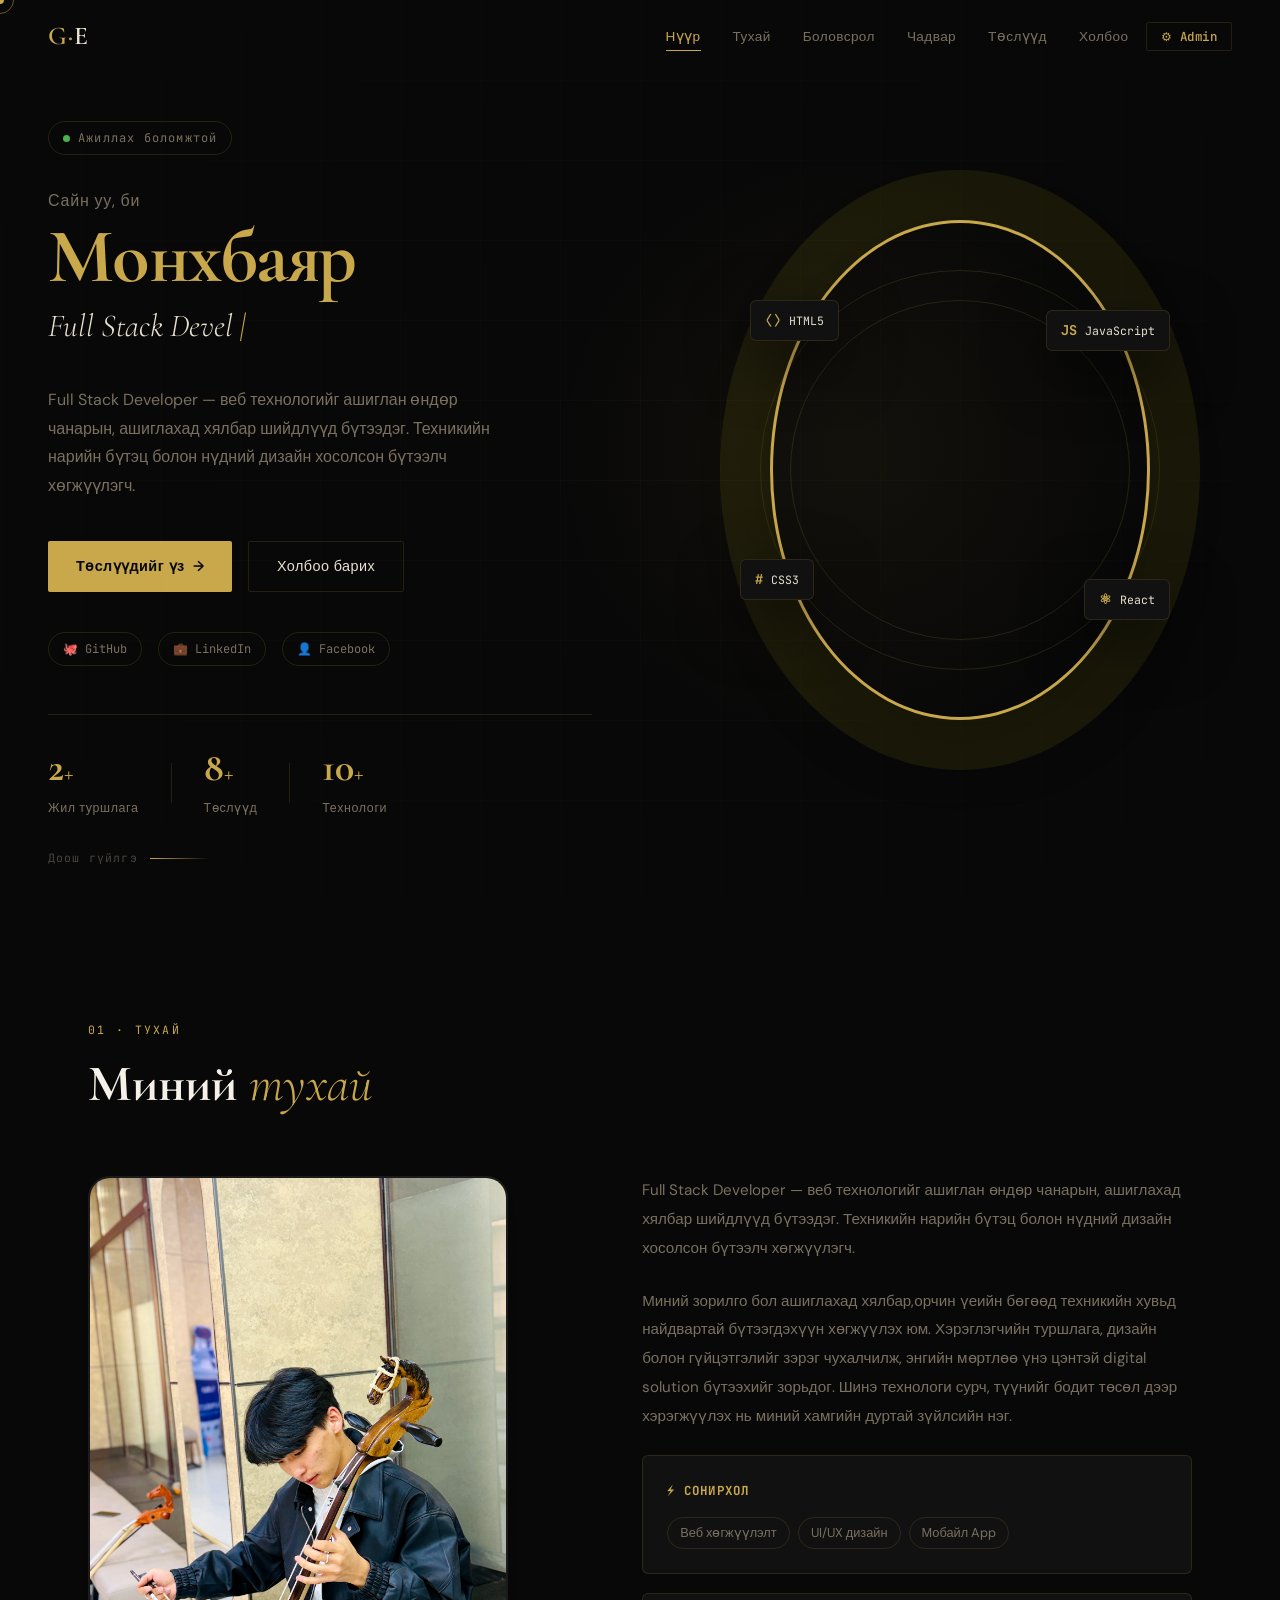
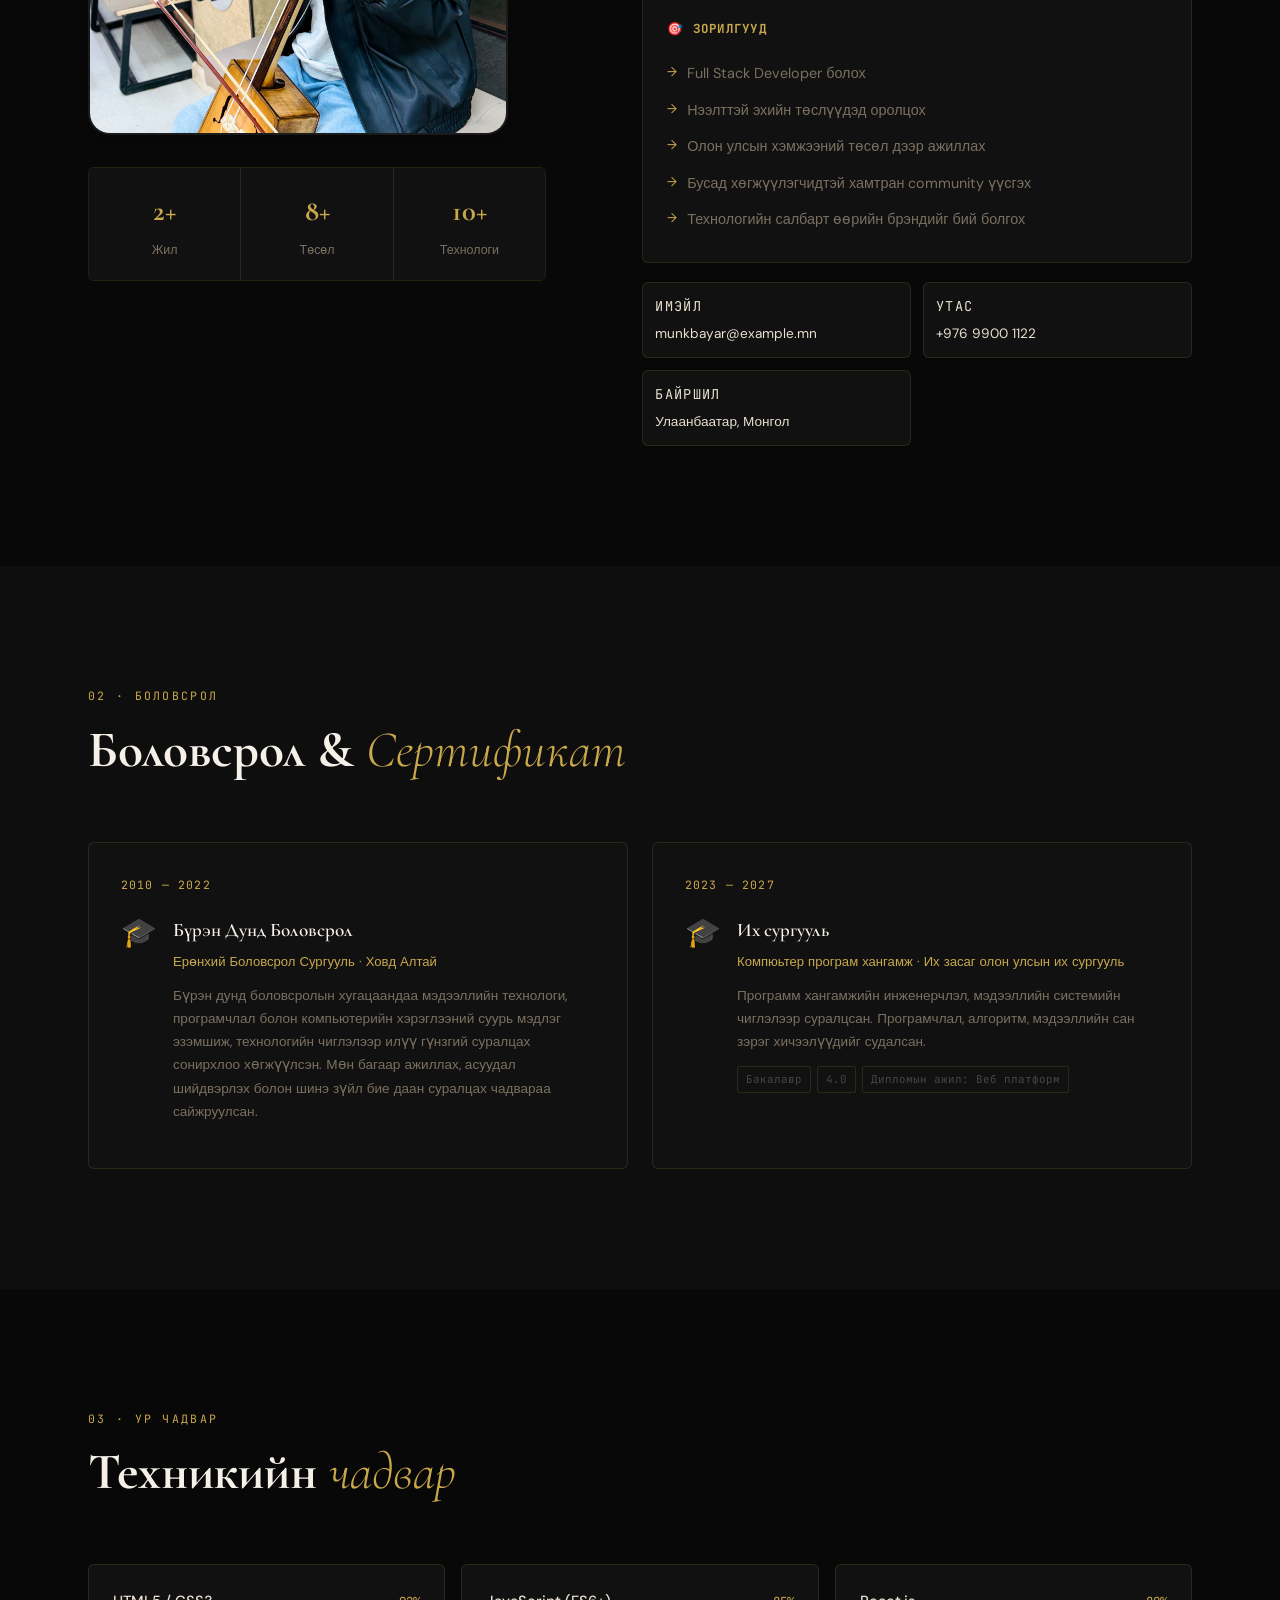
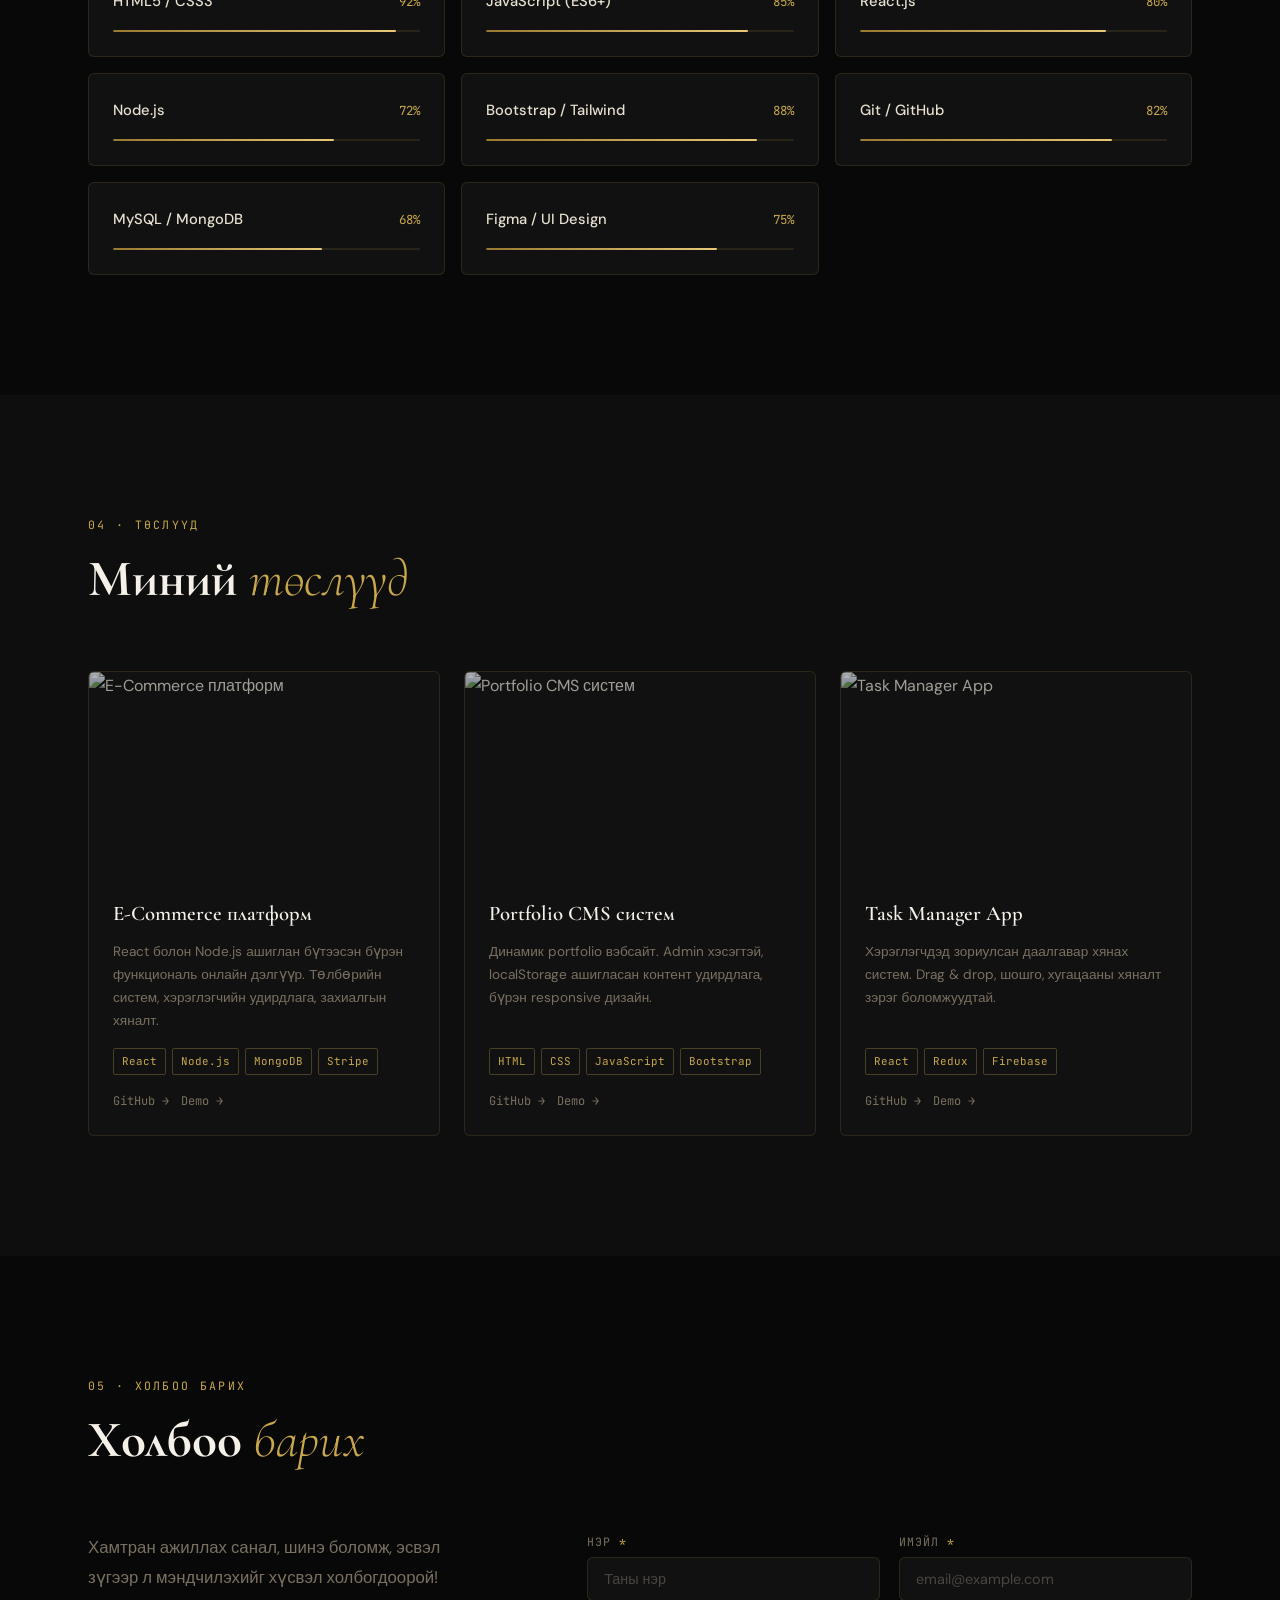
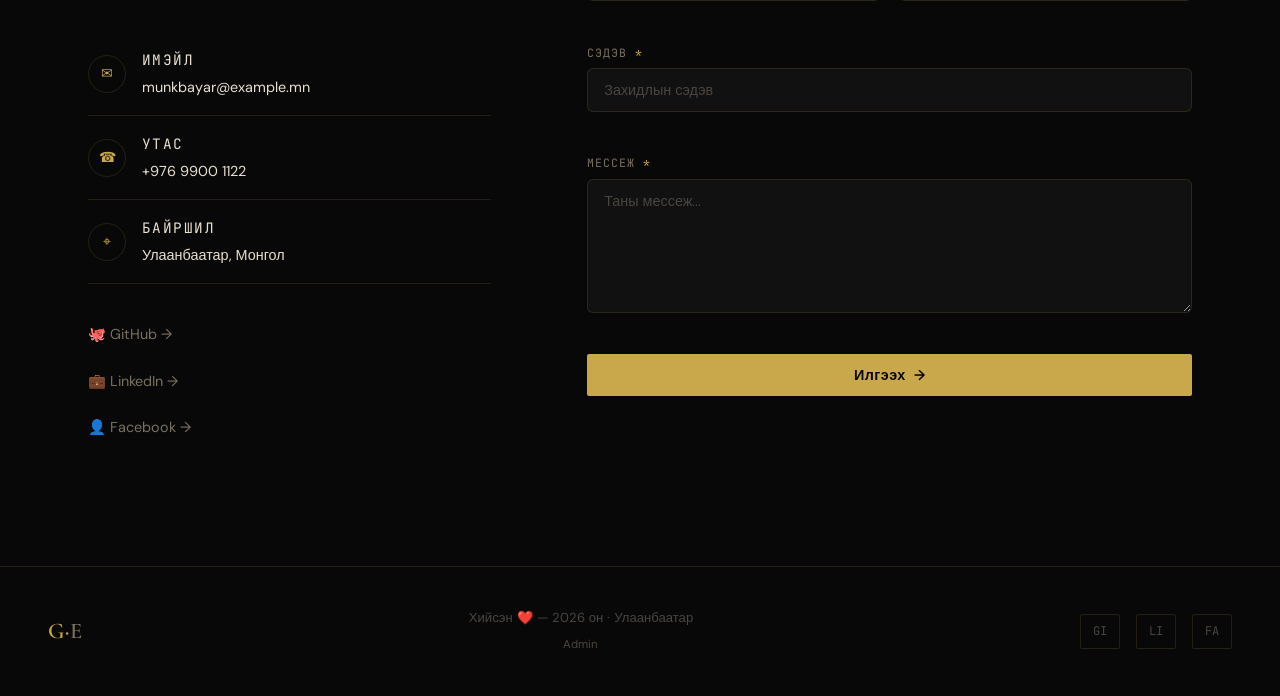
==== index.html @ 13771134 "first commit" ====
<!DOCTYPE html>
<html lang="mn">
<head>
    <meta charset="UTF-8">
    <meta name="viewport" content="width=device-width, initial-scale=1.0">
    <meta name="description" content="Монхбаяр - Full Stack Developer Portfolio">
    <meta name="keywords" content="Full Stack Developer, Web Developer, Mongolia, Portfolio">
    <meta name="author" content="Ган Эрдэнэ">
    <title>Ган Эрдэнэ · Full Stack Developer</title>
    <link rel="preconnect" href="https://fonts.googleapis.com">
    <link rel="preconnect" href="https://fonts.gstatic.com" crossorigin>
    <link href="https://fonts.googleapis.com/css2?family=Cormorant+Garamond:wght@300;400;600;700&family=DM+Sans:wght@300;400;500;600&family=JetBrains+Mono:wght@400;500&display=swap" rel="stylesheet">
    <link rel="stylesheet" href="style.css">
</head>
<body>

    <!-- Cursor -->
    <div class="cursor" id="cursor"></div>
    <div class="cursor-follower" id="cursorFollower"></div>

    <!-- Loader -->
    <div class="loader" id="loader">
        <div class="loader-inner">
            <div class="loader-logo">G</div>
            <div class="loader-bar"><div class="loader-progress" id="loaderProgress"></div></div>
            <span class="loader-text" id="loaderText">Ачааллаж байна...</span>
        </div>
    </div>

    <!-- Navigation -->
    <nav class="navbar" id="navbar">
        <div class="nav-container">
            <a class="nav-brand" href="#home">
                <span class="brand-letter">G</span><span class="brand-dot">·</span>E
            </a>
            <ul class="nav-links" id="navLinks">
                <li><a href="#home" class="nav-link active" data-section="home">Нүүр</a></li>
                <li><a href="#about" class="nav-link" data-section="about">Тухай</a></li>
                <li><a href="#education" class="nav-link" data-section="education">Боловсрол</a></li>
                <li><a href="#skills" class="nav-link" data-section="skills">Чадвар</a></li>
                <li><a href="#projects" class="nav-link" data-section="projects">Төслүүд</a></li>
                <li><a href="#contact" class="nav-link" data-section="contact">Холбоо</a></li>
                <li><a href="admin.html" class="nav-link nav-admin">⚙ Admin</a></li>
            </ul>
            <button class="hamburger" id="hamburger" aria-label="Menu">
                <span></span><span></span><span></span>
            </button>
        </div>
    </nav>

    <!-- Hero Section -->
    <section id="home" class="hero">
        <div class="hero-bg">
            <div class="hero-grid"></div>
            <div class="hero-glow"></div>
        </div>
        <div class="hero-container">
            <div class="hero-left">
                <div class="hero-status reveal-up">
                    <span class="status-dot"></span>
                    <span>Ажиллах боломжтой</span>
                </div>
                <h1 class="hero-title reveal-up delay-1">
                    <span class="title-greeting">Сайн уу, би</span>
                    <span class="title-name" id="heroName">Монхбаяр</span>
                    <span class="title-role" id="heroRole">
                        <span class="typed-text" id="typedText"></span>
                        <span class="typed-cursor">|</span>
                    </span>
                </h1>
                <p class="hero-bio reveal-up delay-2" id="heroBio">
                    Full Stack Developer — веб технологийг ашиглан өндөр чанарын, ашиглахад хялбар 
                    шийдлүүд бүтээдэг. Техникийн нарийн бүтэц болон нүдний дизайн хосолсон бүтээлч хөгжүүлэгч.
                </p>
                <div class="hero-actions reveal-up delay-3">
                    <a href="#projects" class="btn btn-primary">Төслүүдийг үз <span class="btn-arrow">→</span></a>
                    <a href="#contact" class="btn btn-ghost">Холбоо барих</a>
                </div>
                <div class="hero-social reveal-up delay-4" id="heroSocial">
                    <a href="https://github.com" target="_blank" class="social-link" aria-label="GitHub">
                        <svg viewBox="0 0 24 24" fill="currentColor"><path d="M12 0C5.37 0 0 5.37 0 12c0 5.31 3.435 9.795 8.205 11.385.6.105.825-.255.825-.57 0-.285-.015-1.23-.015-2.235-3.015.555-3.795-.735-4.035-1.41-.135-.345-.72-1.41-1.23-1.695-.42-.225-1.02-.78-.015-.795.945-.015 1.62.87 1.845 1.23 1.08 1.815 2.805 1.305 3.495.99.105-.78.42-1.305.765-1.605-2.67-.3-5.46-1.335-5.46-5.925 0-1.305.465-2.385 1.23-3.225-.12-.3-.54-1.53.12-3.18 0 0 1.005-.315 3.3 1.23.96-.27 1.98-.405 3-.405s2.04.135 3 .405c2.295-1.56 3.3-1.23 3.3-1.23.66 1.65.24 2.88.12 3.18.765.84 1.23 1.905 1.23 3.225 0 4.605-2.805 5.625-5.475 5.925.435.375.81 1.095.81 2.22 0 1.605-.015 2.895-.015 3.3 0 .315.225.69.825.57A12.02 12.02 0 0 0 24 12c0-6.63-5.37-12-12-12z"/></svg>
                        GitHub
                    </a>
                    <a href="https://linkedin.com" target="_blank" class="social-link" aria-label="LinkedIn">
                        <svg viewBox="0 0 24 24" fill="currentColor"><path d="M20.447 20.452h-3.554v-5.569c0-1.328-.027-3.037-1.852-3.037-1.853 0-2.136 1.445-2.136 2.939v5.667H9.351V9h3.414v1.561h.046c.477-.9 1.637-1.85 3.37-1.85 3.601 0 4.267 2.37 4.267 5.455v6.286zM5.337 7.433a2.062 2.062 0 0 1-2.063-2.065 2.064 2.064 0 1 1 2.063 2.065zm1.782 13.019H3.555V9h3.564v11.452zM22.225 0H1.771C.792 0 0 .774 0 1.729v20.542C0 23.227.792 24 1.771 24h20.451C23.2 24 24 23.227 24 22.271V1.729C24 .774 23.2 0 22.222 0h.003z"/></svg>
                        LinkedIn
                    </a>
                    <a href="https://facebook.com" target="_blank" class="social-link" aria-label="Facebook">
                        <svg viewBox="0 0 24 24" fill="currentColor"><path d="M24 12.073c0-6.627-5.373-12-12-12s-12 5.373-12 12c0 5.99 4.388 10.954 10.125 11.854v-8.385H7.078v-3.47h3.047V9.43c0-3.007 1.792-4.669 4.533-4.669 1.312 0 2.686.235 2.686.235v2.953H15.83c-1.491 0-1.956.925-1.956 1.874v2.25h3.328l-.532 3.47h-2.796v8.385C19.612 23.027 24 18.062 24 12.073z"/></svg>
                        Facebook
                    </a>
                </div>
                <div class="hero-stats reveal-up delay-5">
                    <div class="stat-item">
                        <span class="stat-num" id="heroYears" data-count="2">0</span><span class="stat-plus">+</span>
                        <p>Жил туршлага</p>
                    </div>
                    <div class="stat-divider"></div>
                    <div class="stat-item">
                        <span class="stat-num" id="heroProjects" data-count="8">0</span><span class="stat-plus">+</span>
                        <p>Төслүүд</p>
                    </div>
                    <div class="stat-divider"></div>
                    <div class="stat-item">
                        <span class="stat-num" id="heroTech" data-count="10">0</span><span class="stat-plus">+</span>
                        <p>Технологи</p>
                    </div>
                </div>
            </div>
            <div class="hero-right reveal-right delay-2">
                <div class="profile-frame">
                    <div class="profile-ring ring-1"></div>
                    <div class="profile-ring ring-2"></div>
                    <div class="profile-img-wrap">
                        <img id="heroProfileImg" src="https://via.placeholder.com/400/0a0a0a/c9a84c?text=M" alt="Монхбаяр" class="profile-img">
                    </div>
                    <div class="floating-card card-html">
                        <span class="fc-icon">⟨⟩</span>
                        <span>HTML5</span>
                    </div>
                    <div class="floating-card card-css">
                        <span class="fc-icon">#</span>
                        <span>CSS3</span>
                    </div>
                    <div class="floating-card card-js">
                        <span class="fc-icon">JS</span>
                        <span>JavaScript</span>
                    </div>
                    <div class="floating-card card-react">
                        <span class="fc-icon">⚛</span>
                        <span>React</span>
                    </div>
                </div>
            </div>
        </div>
        <div class="scroll-indicator">
            <span>Доош гүйлгэ</span>
            <div class="scroll-line"></div>
        </div>
    </section>

    <!-- About Section -->
    <section id="about" class="section about-section">
        <div class="container">
            <div class="section-label reveal-up">01 · ТУХАЙ</div>
            <div class="section-header reveal-up">
                <h2 class="section-title">Миний <em>тухай</em></h2>
            </div>
            <div class="about-grid">
                <div class="about-image reveal-left">
                    <div class="about-img-frame">
                        <img src="uploads/profile1.jpeg" alt="Code" class="about-img">
                        <div class="img-accent"></div>
                    </div>
                    <div class="about-stats-card">
                        <div class="asc-item">
                            <h4 id="aboutYears">2+</h4>
                            <p>Жил</p>
                        </div>
                        <div class="asc-item">
                            <h4 id="aboutProjects">8+</h4>
                            <p>Төсөл</p>
                        </div>
                        <div class="asc-item">
                            <h4 id="aboutTech">10+</h4>
                            <p>Технологи</p>
                        </div>
                    </div>
                </div>
                <div class="about-content reveal-right">
                    <p class="about-text" id="aboutBioText">
                        Full Stack Developer — HTML, CSS, JavaScript болон орчин үеийн framework-ууд ашиглан 
                        өндөр чанарын веб шийдэл бүтээдэг. Техникийн нарийн бүтэц болон гоё дизайн хосолсон бүтээлч хөгжүүлэгч.
                    </p>
                    <p class="about-text">
                       Миний зорилго бол ашиглахад хялбар,орчин үеийн бөгөөд техникийн хувьд найдвартай бүтээгдэхүүн хөгжүүлэх юм. 
Хэрэглэгчийн туршлага, дизайн болон гүйцэтгэлийг зэрэг чухалчилж, энгийн мөртлөө үнэ цэнтэй digital solution бүтээхийг зорьдог. 
Шинэ технологи сурч, түүнийг бодит төсөл дээр хэрэгжүүлэх нь миний хамгийн дуртай зүйлсийн нэг.
                    </p>
                    <div class="about-tags">
                        <h5>⚡ Сонирхол</h5>
                        <div class="tags-wrap">
                            <span class="tag">Веб хөгжүүлэлт</span>
                            <span class="tag">UI/UX дизайн</span>
                            
                            <span class="tag">Мобайл App</span>
                           
                        </div>
                    </div>
                    <div class="about-goals">
                        <h5>🎯 Зорилгууд</h5>
                        <ul class="goals-list">
<li>Full Stack Developer болох</li>
<li>Нээлттэй эхийн төслүүдэд оролцох</li>


<li>Олон улсын хэмжээний төсөл дээр ажиллах</li>

<li>Бусад хөгжүүлэгчидтэй хамтран community үүсгэх</li>
<li>Технологийн салбарт өөрийн брэндийг бий болгох</li>
                        </ul>
                    </div>
                    <div class="about-contact-grid">
                        <div class="aci">
                            <span class="aci-label">Имэйл</span>
                            <a href="mailto:munkbayar@example.mn" id="contactEmail">munkbayar@example.mn</a>
                        </div>
                        <div class="aci">
                            <span class="aci-label">Утас</span>
                            <a href="tel:+97699001122" id="contactPhone">+976 9900 1122</a>
                        </div>
                        <div class="aci">
                            <span class="aci-label">Байршил</span>
                            <span id="contactLocation">Улаанбаатар, Монгол</span>
                        </div>

                    </div>
                </div>
            </div>
        </div>
    </section>

    <!-- Education Section -->
    <section id="education" class="section education-section">
        <div class="container">
            <div class="section-label reveal-up">02 · БОЛОВСРОЛ</div>
            <div class="section-header reveal-up">
                <h2 class="section-title">Боловсрол & <em>Сертификат</em></h2>
            </div>
            <div class="education-grid" id="educationContainer">
                <!-- Education cards rendered by JS -->
                <div class="edu-card reveal-up" data-delay="0">
                    <div class="edu-year">2010 — 2022</div>
                    <div class="edu-content">
                        <div class="edu-icon">🎓</div>
                        <div class="edu-info">
                            <h3 class="edu-degree">Бүрэн Дунд Боловсрол</h3>
                            <p class="edu-school">Ерөнхий Боловсрол Сургууль · Ховд Алтай</p>
                            <p class="edu-desc">Бүрэн дунд боловсролын хугацаандаа мэдээллийн технологи, програмчлал болон компьютерийн хэрэглээний суурь мэдлэг эзэмшиж, технологийн чиглэлээр илүү гүнзгий суралцах сонирхлоо хөгжүүлсэн. 
Мөн багаар ажиллах, асуудал шийдвэрлэх болон шинэ зүйл бие даан суралцах чадвараа сайжруулсан.</p>

                        </div>
                    </div>
                </div>
                <div class="edu-card reveal-up" data-delay="100">
                    <div class="edu-year">2023 — 2027</div>
                    <div class="edu-content">
                        <div class="edu-icon">🎓</div>
                        <div class="edu-info">
                            <h3 class="edu-degree">Их сургууль</h3>
                            <p class="edu-school">Компюьтер програм хангамж · Их засаг олон улсын их сургууль</p>
                            <p class="edu-desc">Программ хангамжийн инженерчлэл, мэдээллийн системийн чиглэлээр суралцсан. Програмчлал, алгоритм, мэдээллийн сан зэрэг хичээлүүдийг судалсан.</p>
                            <div class="edu-tags">
                                 <span>Бакалавр</span>
                                <span>4.0 </span>
                                <span>Дипломын ажил: Веб платформ</span>
                            </div>
                        </div>
                    </div>
                </div>
                
                
            </div>
        </div>
    </section>

    <!-- Skills Section -->
    <section id="skills" class="section skills-section">
        <div class="container">
            <div class="section-label reveal-up">03 · УР ЧАДВАР</div>
            <div class="section-header reveal-up">
                <h2 class="section-title">Техникийн <em>чадвар</em></h2>
            </div>
            <div class="skills-grid" id="skillsContainer">
                <!-- Rendered by JS -->
            </div>
        </div>
    </section>

    <!-- Projects Section -->
    <section id="projects" class="section projects-section">
        <div class="container">
            <div class="section-label reveal-up">04 · ТӨСЛҮҮД</div>
            <div class="section-header reveal-up">
                <h2 class="section-title">Миний <em>төслүүд</em></h2>
            </div>
            <div class="projects-grid" id="projectsContainer">
                <!-- Rendered by JS -->
            </div>
        </div>
    </section>

    <!-- Contact Section -->
    <section id="contact" class="section contact-section">
        <div class="container">
            <div class="section-label reveal-up">05 · ХОЛБОО БАРИХ</div>
            <div class="section-header reveal-up">
                <h2 class="section-title">Холбоо <em>барих</em></h2>
            </div>
            <div class="contact-grid">
                <div class="contact-left reveal-left">
                    <p class="contact-intro">
                        Хамтран ажиллах санал, шинэ боломж, эсвэл зүгээр л мэндчилэхийг хүсвэл холбогдоорой!
                    </p>
                    <div class="contact-info-list">
                        <div class="ci-item">
                            <div class="ci-icon">✉</div>
                            <div>
                                <span class="ci-label">Имэйл</span>
                                <a href="mailto:munkbayar@example.mn" id="footerEmail">munkbayar@example.mn</a>
                            </div>
                        </div>
                        <div class="ci-item">
                            <div class="ci-icon">☎</div>
                            <div>
                                <span class="ci-label">Утас</span>
                                <a href="tel:+97699001122" id="footerPhone">+976 9900 1122</a>
                            </div>
                        </div>
                        <div class="ci-item">
                            <div class="ci-icon">⌖</div>
                            <div>
                                <span class="ci-label">Байршил</span>
                                <span id="footerLocation">Улаанбаатар, Монгол</span>
                            </div>
                        </div>
                    </div>
                    <div class="contact-social" id="contactSocialLinks">
                        <a href="https://github.com" target="_blank" class="cs-link">GitHub →</a>
                        <a href="https://linkedin.com" target="_blank" class="cs-link">LinkedIn →</a>
                        <a href="https://facebook.com" target="_blank" class="cs-link">Facebook →</a>
                    </div>
                </div>
                <div class="contact-right reveal-right">
                    <div id="formMessage"></div>
                    <form id="contactForm" class="contact-form" novalidate>
                        <div class="form-row-2">
                            <div class="form-field">
                                <label for="name">Нэр <span class="req">*</span></label>
                                <input type="text" id="name" name="name" placeholder="Таны нэр" required autocomplete="name">
                                <span class="field-error" id="nameError"></span>
                            </div>
                            <div class="form-field">
                                <label for="email">Имэйл <span class="req">*</span></label>
                                <input type="email" id="email" name="email" placeholder="email@example.com" required autocomplete="email">
                                <span class="field-error" id="emailError"></span>
                            </div>
                        </div>
                        <div class="form-field">
                            <label for="subject">Сэдэв <span class="req">*</span></label>
                            <input type="text" id="subject" name="subject" placeholder="Захидлын сэдэв" required>
                            <span class="field-error" id="subjectError"></span>
                        </div>
                        <div class="form-field">
                            <label for="message">Мессеж <span class="req">*</span></label>
                            <textarea id="message" name="message" rows="6" placeholder="Таны мессеж..." required></textarea>
                            <span class="field-error" id="messageError"></span>
                        </div>
                        <button type="submit" class="btn btn-primary btn-full" id="submitBtn">
                            <span class="btn-text">Илгээх</span>
                            <span class="btn-arrow">→</span>
                        </button>
                    </form>
                </div>
            </div>
        </div>
    </section>

    <!-- Footer -->
    <footer class="footer">
        <div class="footer-inner">
            <div class="footer-brand">
                <span class="brand-letter">G</span><span class="brand-dot">·</span>E
            </div>
            <div class="footer-center">
                <p>Хийсэн ❤️ — 2026 он · Улаанбаатар</p>
                <small><a href="#" onclick="enableAdminMode()" class="footer-admin-link">Admin</a></small>
            </div>
            <div class="footer-right" id="footerSocial">
                <a href="https://github.com" target="_blank" class="footer-social-link" aria-label="GitHub">GH</a>
                <a href="https://linkedin.com" target="_blank" class="footer-social-link" aria-label="LinkedIn">LI</a>
                <a href="https://facebook.com" target="_blank" class="footer-social-link" aria-label="Facebook">FB</a>
            </div>
        </div>
    </footer>

    <script src="script.js"></script>
</body>
</html>
---- style.css ----
/* ============================================
   Portfolio — Deep Dark Gold Luxury Theme
   ============================================ */

@import url('https://fonts.googleapis.com/css2?family=Cormorant+Garamond:ital,wght@0,300;0,400;0,600;0,700;1,400;1,600&family=DM+Sans:wght@300;400;500;600&family=JetBrains+Mono:wght@400;500&display=swap');

/* ========== CSS Variables ========== */
:root {
    --gold: #c9a84c;
    --gold-light: #e8c97a;
    --gold-dark: #9a7a30;
    --gold-faint: rgba(201, 168, 76, 0.08);
    --bg: #080808;
    --bg-2: #0e0e0e;
    --bg-3: #141414;
    --bg-card: #111111;
    --border: rgba(201, 168, 76, 0.15);
    --border-hover: rgba(201, 168, 76, 0.4);
    --text: #e8e0d0;
    --text-muted: #7a7060;
    --text-dim: #4a4540;
    --white: #f5f0e8;
    --font-display: 'Cormorant Garamond', Georgia, serif;
    --font-body: 'DM Sans', sans-serif;
    --font-mono: 'JetBrains Mono', monospace;
    --radius: 2px;
    --radius-md: 6px;
    --transition: 0.35s cubic-bezier(0.4, 0, 0.2, 1);
    --shadow: 0 20px 60px rgba(0,0,0,0.6);
    --shadow-gold: 0 0 40px rgba(201, 168, 76, 0.12);
}

/* ========== Reset & Base ========== */
*, *::before, *::after { margin: 0; padding: 0; box-sizing: border-box; }

html { scroll-behavior: smooth; font-size: 16px; }

body {
    font-family: var(--font-body);
    background-color: var(--bg);
    color: var(--text);
    line-height: 1.7;
    overflow-x: hidden;
    cursor: none;
}

a { color: inherit; text-decoration: none; }
img { max-width: 100%; display: block; }
ul { list-style: none; }

/* ========== Custom Cursor ========== */
.cursor {
    width: 8px; height: 8px;
    background: var(--gold);
    border-radius: 50%;
    position: fixed;
    top: 0; left: 0;
    pointer-events: none;
    z-index: 9999;
    transform: translate(-50%, -50%);
    transition: transform 0.1s, opacity 0.3s;
}
.cursor-follower {
    width: 28px; height: 28px;
    border: 1px solid var(--gold);
    border-radius: 50%;
    position: fixed;
    top: 0; left: 0;
    pointer-events: none;
    z-index: 9998;
    transform: translate(-50%, -50%);
    transition: transform 0.35s cubic-bezier(0.25, 0.46, 0.45, 0.94), opacity 0.3s;
    opacity: 0.5;
}
body:hover .cursor, body:hover .cursor-follower { opacity: 1; }

@media (hover: none) {
    .cursor, .cursor-follower { display: none; }
    body { cursor: auto; }
}

/* ========== Loader ========== */
.loader {
    position: fixed; inset: 0;
    background: var(--bg);
    z-index: 9000;
    display: flex; align-items: center; justify-content: center;
    transition: opacity 0.6s, visibility 0.6s;
}
.loader.done { opacity: 0; visibility: hidden; }

.loader-inner { text-align: center; }
.loader-logo {
    font-family: var(--font-display);
    font-size: 5rem;
    color: var(--gold);
    margin-bottom: 30px;
    animation: pulse-gold 1.5s ease-in-out infinite;
}
@keyframes pulse-gold {
    0%, 100% { opacity: 1; text-shadow: 0 0 20px rgba(201,168,76,0.5); }
    50% { opacity: 0.6; text-shadow: none; }
}
.loader-bar {
    width: 200px; height: 1px;
    background: rgba(201,168,76,0.2);
    margin: 0 auto 15px;
    overflow: hidden;
}
.loader-progress {
    height: 100%;
    background: var(--gold);
    width: 0;
    transition: width 0.05s linear;
}
.loader-text {
    font-family: var(--font-mono);
    font-size: 0.75rem;
    color: var(--text-muted);
    letter-spacing: 2px;
}

/* ========== Navbar ========== */
.navbar {
    position: fixed; top: 0; left: 0; right: 0;
    z-index: 1000;
    padding: 0 3rem;
    transition: background var(--transition), border-color var(--transition);
    border-bottom: 1px solid transparent;
}
.navbar.scrolled {
    background: rgba(8,8,8,0.95);
    backdrop-filter: blur(12px);
    border-bottom-color: var(--border);
}
.nav-container {
    max-width: 1400px;
    margin: 0 auto;
    height: 72px;
    display: flex;
    align-items: center;
    justify-content: space-between;
}
.nav-brand {
    font-family: var(--font-display);
    font-size: 1.6rem;
    font-weight: 600;
    color: var(--text);
    transition: color var(--transition);
}
.nav-brand:hover { color: var(--gold); }
.brand-letter { color: var(--gold); }
.brand-dot { color: var(--gold); margin: 0 1px; }

.nav-links {
    display: flex;
    align-items: center;
    gap: 0.25rem;
}
.nav-link {
    font-family: var(--font-body);
    font-size: 0.85rem;
    font-weight: 500;
    color: var(--text-muted);
    padding: 6px 14px;
    border-radius: var(--radius);
    letter-spacing: 0.03em;
    transition: color var(--transition);
    position: relative;
}
.nav-link::after {
    content: '';
    position: absolute;
    bottom: 0; left: 14px; right: 14px;
    height: 1px;
    background: var(--gold);
    transform: scaleX(0);
    transition: transform var(--transition);
}
.nav-link:hover, .nav-link.active { color: var(--gold); }
.nav-link:hover::after, .nav-link.active::after { transform: scaleX(1); }
.nav-admin {
    border: 1px solid var(--border);
    color: var(--gold) !important;
    padding: 5px 14px;
    font-family: var(--font-mono);
    font-size: 0.78rem;
}
.nav-admin:hover { background: var(--gold-faint); border-color: var(--gold); }
.nav-admin::after { display: none; }

.hamburger {
    display: none;
    flex-direction: column;
    gap: 5px;
    background: none;
    border: none;
    cursor: pointer;
    padding: 4px;
}
.hamburger span {
    display: block;
    width: 24px; height: 1px;
    background: var(--text);
    transition: var(--transition);
}
.hamburger.active span:nth-child(1) { transform: translateY(6px) rotate(45deg); }
.hamburger.active span:nth-child(2) { opacity: 0; }
.hamburger.active span:nth-child(3) { transform: translateY(-6px) rotate(-45deg); }

/* ========== Reveal Animations ========== */
.reveal-up, .reveal-left, .reveal-right {
    opacity: 0;
    transform: translateY(40px);
    transition: opacity 0.8s cubic-bezier(0.4,0,0.2,1), transform 0.8s cubic-bezier(0.4,0,0.2,1);
}
.reveal-left { transform: translateX(-40px); }
.reveal-right { transform: translateX(40px); }
.reveal-up.visible, .reveal-left.visible, .reveal-right.visible {
    opacity: 1; transform: none;
}
.delay-1 { transition-delay: 0.1s; }
.delay-2 { transition-delay: 0.2s; }
.delay-3 { transition-delay: 0.3s; }
.delay-4 { transition-delay: 0.4s; }
.delay-5 { transition-delay: 0.5s; }

/* ========== Hero ========== */
.hero {
    min-height: 100vh;
    position: relative;
    overflow: hidden;
    display: flex;
    align-items: center;
}
.hero-bg {
    position: absolute; inset: 0;
    pointer-events: none;
}
.hero-grid {
    position: absolute; inset: 0;
    background-image:
        linear-gradient(rgba(201,168,76,0.03) 1px, transparent 1px),
        linear-gradient(90deg, rgba(201,168,76,0.03) 1px, transparent 1px);
    background-size: 80px 80px;
    mask-image: radial-gradient(ellipse 80% 80% at 50% 50%, black, transparent);
}
.hero-glow {
    position: absolute;
    width: 600px; height: 600px;
    border-radius: 50%;
    background: radial-gradient(circle, rgba(201,168,76,0.06) 0%, transparent 70%);
    top: 50%; right: 10%;
    transform: translateY(-50%);
}
.hero-container {
    max-width: 1400px;
    margin: 0 auto;
    padding: 120px 3rem 80px;
    display: grid;
    grid-template-columns: 1fr 1fr;
    gap: 6rem;
    align-items: center;
    width: 100%;
}
.hero-status {
    display: inline-flex;
    align-items: center;
    gap: 8px;
    font-family: var(--font-mono);
    font-size: 0.75rem;
    color: var(--text-muted);
    letter-spacing: 0.1em;
    border: 1px solid var(--border);
    padding: 6px 14px;
    border-radius: 20px;
    margin-bottom: 2rem;
}
.status-dot {
    width: 7px; height: 7px;
    border-radius: 50%;
    background: #4caf50;
    animation: blink 2s infinite;
}
@keyframes blink {
    0%, 100% { opacity: 1; box-shadow: 0 0 6px #4caf50; }
    50% { opacity: 0.4; box-shadow: none; }
}
.hero-title {
    display: flex;
    flex-direction: column;
    gap: 0.25rem;
    margin-bottom: 2rem;
}
.title-greeting {
    font-family: var(--font-body);
    font-size: 1rem;
    font-weight: 400;
    color: var(--text-muted);
    letter-spacing: 0.05em;
}
.title-name {
    font-family: var(--font-display);
    font-size: clamp(3rem, 6vw, 5rem);
    font-weight: 700;
    color: var(--gold);
    line-height: 1;
    letter-spacing: -0.02em;
}
.title-role {
    font-family: var(--font-display);
    font-size: clamp(1.4rem, 2.5vw, 2rem);
    font-weight: 300;
    font-style: italic;
    color: var(--text);
    min-height: 2.5rem;
}
.typed-cursor {
    color: var(--gold);
    animation: blink-cursor 0.8s step-end infinite;
}
@keyframes blink-cursor { 50% { opacity: 0; } }

.hero-bio {
    font-size: 1rem;
    color: var(--text-muted);
    line-height: 1.8;
    max-width: 480px;
    margin-bottom: 2.5rem;
}
.hero-actions {
    display: flex;
    gap: 1rem;
    margin-bottom: 2.5rem;
    flex-wrap: wrap;
}
.hero-social {
    display: flex;
    gap: 1rem;
    flex-wrap: wrap;
    margin-bottom: 3rem;
}
.social-link {
    display: inline-flex;
    align-items: center;
    gap: 6px;
    font-family: var(--font-mono);
    font-size: 0.75rem;
    color: var(--text-muted);
    border: 1px solid var(--border);
    padding: 6px 14px;
    border-radius: 20px;
    transition: all var(--transition);
}
.social-link svg { width: 14px; height: 14px; }
.social-link:hover {
    color: var(--gold);
    border-color: var(--gold);
    background: var(--gold-faint);
}
.hero-stats {
    display: flex;
    align-items: center;
    gap: 2rem;
    padding-top: 2rem;
    border-top: 1px solid var(--border);
}
.stat-item { text-align: left; }
.stat-num {
    font-family: var(--font-display);
    font-size: 2.5rem;
    font-weight: 700;
    color: var(--gold);
    line-height: 1;
}
.stat-plus {
    font-family: var(--font-display);
    font-size: 1.5rem;
    color: var(--gold);
}
.stat-item p {
    font-size: 0.78rem;
    color: var(--text-muted);
    margin-top: 4px;
    letter-spacing: 0.05em;
}
.stat-divider {
    width: 1px; height: 40px;
    background: var(--border);
}

/* Profile */
.hero-right { display: flex; justify-content: center; }
.profile-frame {
    position: relative;
    width: 380px; height: 380px;
    display: flex; align-items: center; justify-content: center;
}
.profile-ring {
    position: absolute; border-radius: 50%;
    border: 1px solid var(--border);
    animation: rotate-ring 20s linear infinite;
}
.ring-1 { width: 340px; height: 340px; animation-duration: 20s; }
.ring-2 { width: 400px; height: 400px; animation-duration: 30s; animation-direction: reverse; }
@keyframes rotate-ring { to { transform: rotate(360deg); } }

.profile-img-wrap {
    width: 500px; height: 500px;
    border-radius: 50%;
    overflow: hidden;
    border: 3px solid var(--gold);
    box-shadow: 0 0 0 50px rgba(235, 228, 25, 0.08), var(--shadow);
    z-index: 1;
}
.profile-img { width: 100%; height: 100%; object-fit: cover; }

.floating-card {
    position: absolute;
    background: var(--bg-card);
    border: 1px solid var(--border);
    padding: 8px 14px;
    border-radius: var(--radius-md);
    display: flex;
    align-items: center;
    gap: 8px;
    font-family: var(--font-mono);
    font-size: 0.72rem;
    color: var(--text);
    z-index: 3;
    box-shadow: var(--shadow);
    animation: float-card 3s ease-in-out infinite;
}
.fc-icon {
    color: var(--gold);
    font-weight: 700;
    font-size: 0.85rem;
}
.card-html { top: 20px; left: -20px; animation-delay: 0s; }
.card-css { bottom: 60px; left: -30px; animation-delay: 0.5s; }
.card-js { top: 30px; right: -20px; animation-delay: 1s; }
.card-react { bottom: 40px; right: -20px; animation-delay: 1.5s; }
@keyframes float-card {
    0%, 100% { transform: translateY(0); }
    50% { transform: translateY(-10px); }
}

.scroll-indicator {
    position: absolute;
    bottom: 2rem; left: 3rem;
    display: flex;
    align-items: center;
    gap: 12px;
    font-family: var(--font-mono);
    font-size: 0.72rem;
    color: var(--text-dim);
    letter-spacing: 0.1em;
    writing-mode: horizontal-tb;
}
.scroll-line {
    width: 60px; height: 1px;
    background: linear-gradient(90deg, var(--gold), transparent);
    position: relative;
    overflow: hidden;
}
.scroll-line::after {
    content: '';
    position: absolute;
    top: 0; left: -100%;
    width: 100%; height: 100%;
    background: var(--gold);
    animation: scroll-move 2s ease-in-out infinite;
}
@keyframes scroll-move {
    0% { left: -100%; }
    100% { left: 100%; }
}

/* ========== Buttons ========== */
.btn {
    display: inline-flex;
    align-items: center;
    gap: 8px;
    padding: 12px 28px;
    font-family: var(--font-body);
    font-size: 0.9rem;
    font-weight: 500;
    border: none;
    border-radius: var(--radius);
    cursor: pointer;
    transition: all var(--transition);
    letter-spacing: 0.03em;
    text-decoration: none;
}
.btn-primary {
    background: var(--gold);
    color: var(--bg);
    font-weight: 600;
}
.btn-primary:hover {
    background: var(--gold-light);
    transform: translateY(-2px);
    box-shadow: 0 8px 24px rgba(201,168,76,0.3);
}
.btn-ghost {
    background: transparent;
    color: var(--text);
    border: 1px solid var(--border);
}
.btn-ghost:hover {
    border-color: var(--gold);
    color: var(--gold);
    background: var(--gold-faint);
}
.btn-full { width: 100%; justify-content: center; }
.btn-arrow { transition: transform var(--transition); }
.btn:hover .btn-arrow { transform: translateX(4px); }

/* ========== Section Base ========== */
.section { padding: 120px 0; }
.container {
    max-width: 1200px;
    margin: 0 auto;
    padding: 0 3rem;
}
.section-label {
    font-family: var(--font-mono);
    font-size: 0.72rem;
    color: var(--gold);
    letter-spacing: 0.2em;
    margin-bottom: 1rem;
    text-transform: uppercase;
}
.section-header { margin-bottom: 4rem; }
.section-title {
    font-family: var(--font-display);
    font-size: clamp(2.5rem, 4vw, 3.5rem);
    font-weight: 700;
    color: var(--white);
    line-height: 1.1;
}
.section-title em {
    font-style: italic;
    color: var(--gold);
    font-weight: 300;
}

/* ========== About ========== */
.about-section { background: var(--bg); }
.about-grid {
    display: grid;
    grid-template-columns: 1fr 1.2fr;
    gap: 6rem;
    align-items: start;
}
.about-img-frame {
    position: relative;
    display: inline-block;
}
.about-img {
    width: 100%;
    max-width: 420px;
    display: block;
    margin: auto;

    border-radius: 22px;
    object-fit: cover;

    /* Clean mobile look */
    border: 2px solid rgba(255,255,255,0.08);

    /* Soft shadow */
    box-shadow:
        0 8px 20px rgba(0,0,0,0.25);

    /* Better colors */
    filter: contrast(105%) saturate(110%);

    transition: all 0.4s ease;
}

/* Hover desktop */
.about-img:hover {
    transform: translateY(-6px) scale(1.02);

    box-shadow:
        0 15px 30px rgba(0,0,0,0.35);

    filter: contrast(110%) saturate(120%);
}

/* Mobile responsive */
@media (max-width: 768px) {
    .about-img {
        width: 92%;
        max-width: 100%;

        border-radius: 18px;

        /* Mobile spacing */
        margin-top: 15px;

        /* Mobile shadow */
        box-shadow:
            0 6px 16px rgba(0,0,0,0.2);
    }

    .about-img:hover {
        transform: none;
    }
}
.about-img:hover { filter: grayscale(0%); }
.img-accent {
    position: absolute;
    top: 20px; left: 20px;
    right: -10px; bottom: -10px;
    border: 1px solid var(--border);
    border-radius: var(--radius-md);
    z-index: -1;
}
.about-stats-card {
    display: flex;
    gap: 0;
    margin-top: 1.5rem;
    border: 1px solid var(--border);
    border-radius: var(--radius-md);
    overflow: hidden;
}
.asc-item {
    flex: 1;
    text-align: center;
    padding: 1.2rem 1rem;
    border-right: 1px solid var(--border);
    background: var(--bg-card);
}
.asc-item:last-child { border-right: none; }
.asc-item h4 {
    font-family: var(--font-display);
    font-size: 1.8rem;
    font-weight: 700;
    color: var(--gold);
}
.asc-item p { font-size: 0.78rem; color: var(--text-muted); margin-top: 4px; }

.about-text {
    font-size: 0.95rem;
    color: var(--text-muted);
    line-height: 1.9;
    margin-bottom: 1.5rem;
}
.about-tags, .about-goals {
    padding: 1.5rem;
    border: 1px solid var(--border);
    border-radius: var(--radius-md);
    background: var(--bg-card);
    margin-bottom: 1.2rem;
}
.about-tags h5, .about-goals h5 {
    font-size: 0.78rem;
    font-family: var(--font-mono);
    color: var(--gold);
    letter-spacing: 0.1em;
    margin-bottom: 1rem;
    text-transform: uppercase;
}
.tags-wrap { display: flex; flex-wrap: wrap; gap: 8px; }
.tag {
    font-size: 0.8rem;
    color: var(--text-muted);
    border: 1px solid var(--border);
    padding: 4px 12px;
    border-radius: 20px;
    transition: all var(--transition);
}
.tag:hover { color: var(--gold); border-color: var(--gold); background: var(--gold-faint); }
.goals-list { padding-left: 0; }
.goals-list li {
    font-size: 0.9rem;
    color: var(--text-muted);
    padding: 6px 0;
    padding-left: 20px;
    position: relative;
}
.goals-list li::before {
    content: '→';
    position: absolute;
    left: 0;
    color: var(--gold);
    font-size: 0.8rem;
}
.about-contact-grid {
    display: grid;
    grid-template-columns: 1fr 1fr;
    gap: 12px;
    margin-top: 1.2rem;
}
.aci {
    display: flex;
    flex-direction: column;
    gap: 4px;
    padding: 12px;
    border: 1px solid var(--border);
    border-radius: var(--radius-md);
    background: var(--bg-card);
}
.aci-label {
    font-family: var(--font-mono);
    font-size: 0.68rem;
    color: var(--text-dim);
    letter-spacing: 0.1em;
    text-transform: uppercase;
}
.aci a, .aci span {
    font-size: 0.85rem;
    color: var(--text);
    transition: color var(--transition);
}
.aci a:hover { color: var(--gold); }

/* ========== Education ========== */
.education-section { background: var(--bg-2); }
.education-grid {
    display: grid;
    grid-template-columns: 1fr 1fr;
    gap: 1.5rem;
}
.edu-card {
    border: 1px solid var(--border);
    border-radius: var(--radius-md);
    background: var(--bg-card);
    padding: 2rem;
    position: relative;
    overflow: hidden;
    transition: all var(--transition);
}
.edu-card::before {
    content: '';
    position: absolute;
    top: 0; left: 0; right: 0;
    height: 2px;
    background: linear-gradient(90deg, var(--gold), transparent);
    transform: scaleX(0);
    transform-origin: left;
    transition: transform var(--transition);
}
.edu-card:hover { border-color: var(--border-hover); transform: translateY(-4px); box-shadow: var(--shadow-gold); }
.edu-card:hover::before { transform: scaleX(1); }
.edu-year {
    font-family: var(--font-mono);
    font-size: 0.72rem;
    color: var(--gold);
    letter-spacing: 0.1em;
    margin-bottom: 1.2rem;
}
.edu-content { display: flex; gap: 1rem; }
.edu-icon {
    font-size: 1.8rem;
    line-height: 1;
    flex-shrink: 0;
    margin-top: 4px;
}
.edu-degree {
    font-family: var(--font-display);
    font-size: 1.2rem;
    font-weight: 600;
    color: var(--white);
    margin-bottom: 4px;
}
.edu-school {
    font-size: 0.82rem;
    color: var(--gold);
    margin-bottom: 0.7rem;
}
.edu-desc {
    font-size: 0.85rem;
    color: var(--text-muted);
    line-height: 1.7;
    margin-bottom: 0.8rem;
}
.edu-tags { display: flex; flex-wrap: wrap; gap: 6px; }
.edu-tags span {
    font-family: var(--font-mono);
    font-size: 0.68rem;
    color: var(--text-dim);
    border: 1px solid var(--border);
    padding: 3px 8px;
    border-radius: 2px;
}

/* ========== Skills ========== */
.skills-section { background: var(--bg); }
.skills-grid {
    display: grid;
    grid-template-columns: repeat(auto-fill, minmax(280px, 1fr));
    gap: 1rem;
}
.skill-card {
    border: 1px solid var(--border);
    border-radius: var(--radius-md);
    background: var(--bg-card);
    padding: 1.5rem;
    transition: all var(--transition);
}
.skill-card:hover { border-color: var(--border-hover); transform: translateY(-2px); }
.skill-header {
    display: flex;
    justify-content: space-between;
    align-items: center;
    margin-bottom: 1rem;
}
.skill-name {
    font-size: 0.92rem;
    font-weight: 500;
    color: var(--text);
}
.skill-pct {
    font-family: var(--font-mono);
    font-size: 0.78rem;
    color: var(--gold);
}
.skill-bar {
    height: 2px;
    background: rgba(201,168,76,0.12);
    border-radius: 2px;
    overflow: hidden;
}
.skill-fill {
    height: 100%;
    background: linear-gradient(90deg, var(--gold-dark), var(--gold-light));
    border-radius: 2px;
    width: 0;
    transition: width 1.2s cubic-bezier(0.4,0,0.2,1);
}

/* ========== Projects ========== */
.projects-section { background: var(--bg-2); }
.projects-grid {
    display: grid;
    grid-template-columns: repeat(auto-fill, minmax(340px, 1fr));
    gap: 1.5rem;
}
.project-card {
    border: 1px solid var(--border);
    border-radius: var(--radius-md);
    background: var(--bg-card);
    overflow: hidden;
    transition: all var(--transition);
    display: flex;
    flex-direction: column;
}
.project-card:hover { border-color: var(--border-hover); transform: translateY(-6px); box-shadow: var(--shadow-gold); }
.project-img {
    width: 100%; height: 200px;
    object-fit: cover;
    filter: grayscale(40%) brightness(0.7);
    transition: all var(--transition);
}
.project-card:hover .project-img { filter: grayscale(0%) brightness(0.9); }
.project-body { padding: 1.5rem; flex: 1; display: flex; flex-direction: column; }
.project-title {
    font-family: var(--font-display);
    font-size: 1.3rem;
    font-weight: 600;
    color: var(--white);
    margin-bottom: 8px;
}
.project-desc {
    font-size: 0.85rem;
    color: var(--text-muted);
    line-height: 1.7;
    flex: 1;
    margin-bottom: 1rem;
}
.project-tech { display: flex; flex-wrap: wrap; gap: 6px; margin-bottom: 1rem; }
.project-tech span {
    font-family: var(--font-mono);
    font-size: 0.68rem;
    color: var(--gold);
    border: 1px solid rgba(201,168,76,0.3);
    padding: 3px 8px;
    border-radius: 2px;
}
.project-links { display: flex; gap: 12px; }
.project-link {
    font-family: var(--font-mono);
    font-size: 0.75rem;
    color: var(--text-muted);
    transition: color var(--transition);
}
.project-link:hover { color: var(--gold); }

/* ========== Contact ========== */
.contact-section { background: var(--bg); }
.contact-grid {
    display: grid;
    grid-template-columns: 1fr 1.5fr;
    gap: 6rem;
    align-items: start;
}
.contact-intro {
    font-size: 1.05rem;
    color: var(--text-muted);
    line-height: 1.8;
    margin-bottom: 2.5rem;
}
.contact-info-list { margin-bottom: 2rem; }
.ci-item {
    display: flex;
    align-items: center;
    gap: 1rem;
    padding: 1rem 0;
    border-bottom: 1px solid var(--border);
}
.ci-icon {
    width: 38px; height: 38px;
    border: 1px solid var(--border);
    border-radius: 50%;
    display: flex; align-items: center; justify-content: center;
    font-size: 0.85rem;
    color: var(--gold);
    flex-shrink: 0;
}
.ci-item > div { display: flex; flex-direction: column; gap: 2px; }
.ci-label {
    font-family: var(--font-mono);
    font-size: 0.68rem;
    color: var(--text-dim);
    letter-spacing: 0.1em;
    text-transform: uppercase;
}
.ci-item a, .ci-item span {
    font-size: 0.9rem;
    color: var(--text);
    transition: color var(--transition);
}
.ci-item a:hover { color: var(--gold); }
.contact-social { display: flex; flex-direction: column; gap: 10px; }
.cs-link {
    font-family: var(--font-body);
    font-size: 0.9rem;
    color: var(--text-muted);
    display: flex;
    align-items: center;
    gap: 8px;
    transition: all var(--transition);
    padding: 6px 0;
}
.cs-link:hover { color: var(--gold); padding-left: 6px; }

/* Contact Form */
.contact-form {
    display: flex;
    flex-direction: column;
    gap: 1.2rem;
}
.form-row-2 {
    display: grid;
    grid-template-columns: 1fr 1fr;
    gap: 1.2rem;
}
.form-field { display: flex; flex-direction: column; gap: 6px; }
.form-field label {
    font-family: var(--font-mono);
    font-size: 0.72rem;
    color: var(--text-muted);
    letter-spacing: 0.08em;
    text-transform: uppercase;
}
.req { color: var(--gold); }
.form-field input,
.form-field textarea {
    background: var(--bg-card);
    border: 1px solid var(--border);
    border-radius: var(--radius-md);
    padding: 12px 16px;
    font-family: var(--font-body);
    font-size: 0.9rem;
    color: var(--text);
    transition: border-color var(--transition), box-shadow var(--transition);
    outline: none;
    resize: vertical;
}
.form-field input::placeholder,
.form-field textarea::placeholder { color: var(--text-dim); }
.form-field input:focus,
.form-field textarea:focus {
    border-color: var(--gold);
    box-shadow: 0 0 0 3px rgba(201,168,76,0.08);
}
.form-field input.error,
.form-field textarea.error { border-color: #e53935; }
.field-error {
    font-size: 0.72rem;
    color: #e53935;
    font-family: var(--font-mono);
    min-height: 16px;
}
.form-message {
    padding: 12px 16px;
    border-radius: var(--radius-md);
    font-size: 0.85rem;
    margin-bottom: 0.5rem;
}
.form-message.success { background: rgba(76,175,80,0.1); border: 1px solid rgba(76,175,80,0.3); color: #81c784; }
.form-message.error { background: rgba(229,57,53,0.1); border: 1px solid rgba(229,57,53,0.3); color: #e57373; }

/* ========== Footer ========== */
.footer {
    border-top: 1px solid var(--border);
    padding: 2.5rem 3rem;
}
.footer-inner {
    max-width: 1200px;
    margin: 0 auto;
    display: flex;
    justify-content: space-between;
    align-items: center;
    gap: 2rem;
}
.footer-brand {
    font-family: var(--font-display);
    font-size: 1.4rem;
    font-weight: 600;
    color: var(--text-muted);
}
.footer-center { text-align: center; }
.footer-center p { font-size: 0.82rem; color: var(--text-dim); }
.footer-admin-link { color: var(--text-dim) !important; font-size: 0.72rem; }
.footer-admin-link:hover { color: var(--gold) !important; }
.footer-right { display: flex; gap: 1rem; }
.footer-social-link {
    font-family: var(--font-mono);
    font-size: 0.75rem;
    color: var(--text-dim);
    border: 1px solid var(--border);
    padding: 6px 12px;
    border-radius: var(--radius);
    transition: all var(--transition);
}
.footer-social-link:hover { color: var(--gold); border-color: var(--gold); }

/* ========== Responsive ========== */
@media (max-width: 1024px) {
    .hero-container { gap: 3rem; padding: 100px 2rem 60px; }
    .about-grid { gap: 3rem; }
    .contact-grid { gap: 3rem; }
}

@media (max-width: 900px) {
    .navbar { padding: 0 1.5rem; }
    .nav-links {
        position: fixed;
        top: 72px; left: 0; right: 0;
        background: rgba(8,8,8,0.98);
        backdrop-filter: blur(16px);
        border-bottom: 1px solid var(--border);
        flex-direction: column;
        padding: 1.5rem;
        gap: 0.5rem;
        transform: translateY(-200%);
        transition: transform var(--transition);
    }
    .nav-links.open { transform: translateY(0); }
    .hamburger { display: flex; }
    .hero-container { grid-template-columns: 1fr; gap: 3rem; text-align: center; }
    .hero-right { order: -1; }
    .profile-frame { width: 280px; height: 280px; }
    .hero-bio { max-width: 100%; }
    .hero-actions, .hero-social { justify-content: center; }
    .hero-stats { justify-content: center; }
    .about-grid { grid-template-columns: 1fr; }
    .education-grid { grid-template-columns: 1fr; }
    .contact-grid { grid-template-columns: 1fr; gap: 3rem; }
    .form-row-2 { grid-template-columns: 1fr; }
    .footer-inner { flex-direction: column; text-align: center; }
    .scroll-indicator { display: none; }
    .container { padding: 0 1.5rem; }
}

@media (max-width: 600px) {
    .section { padding: 80px 0; }
    .hero-container { padding: 90px 1.5rem 60px; }
    .profile-frame { width: 220px; height: 220px; }
    .profile-img-wrap { width: 190px; height: 190px; }
    .ring-1 { width: 240px; height: 240px; }
    .ring-2 { width: 300px; height: 300px; }
    .floating-card { display: none; }
    .about-contact-grid { grid-template-columns: 1fr; }
    .projects-grid { grid-template-columns: 1fr; }
    .hero-stats { gap: 1rem; }
    .stat-num { font-size: 1.8rem; }
    .section-title { font-size: 2rem; }
}
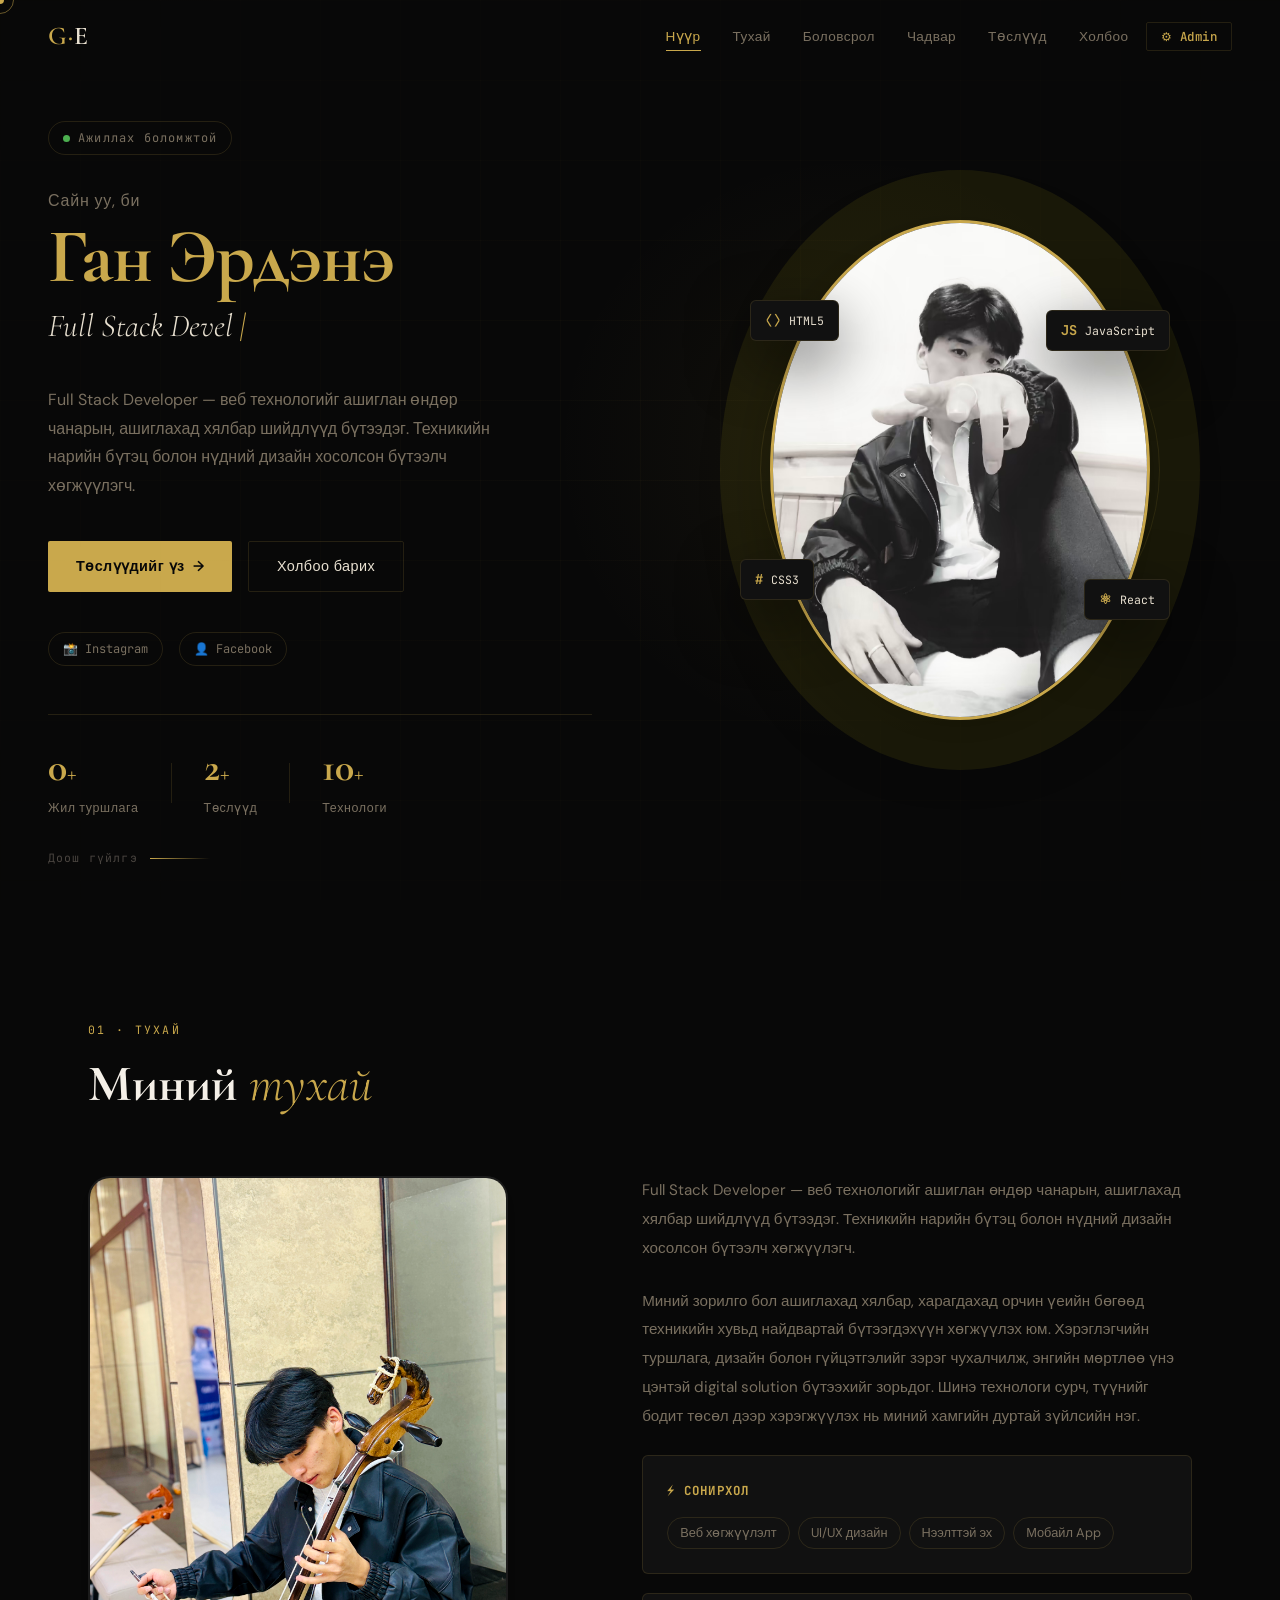
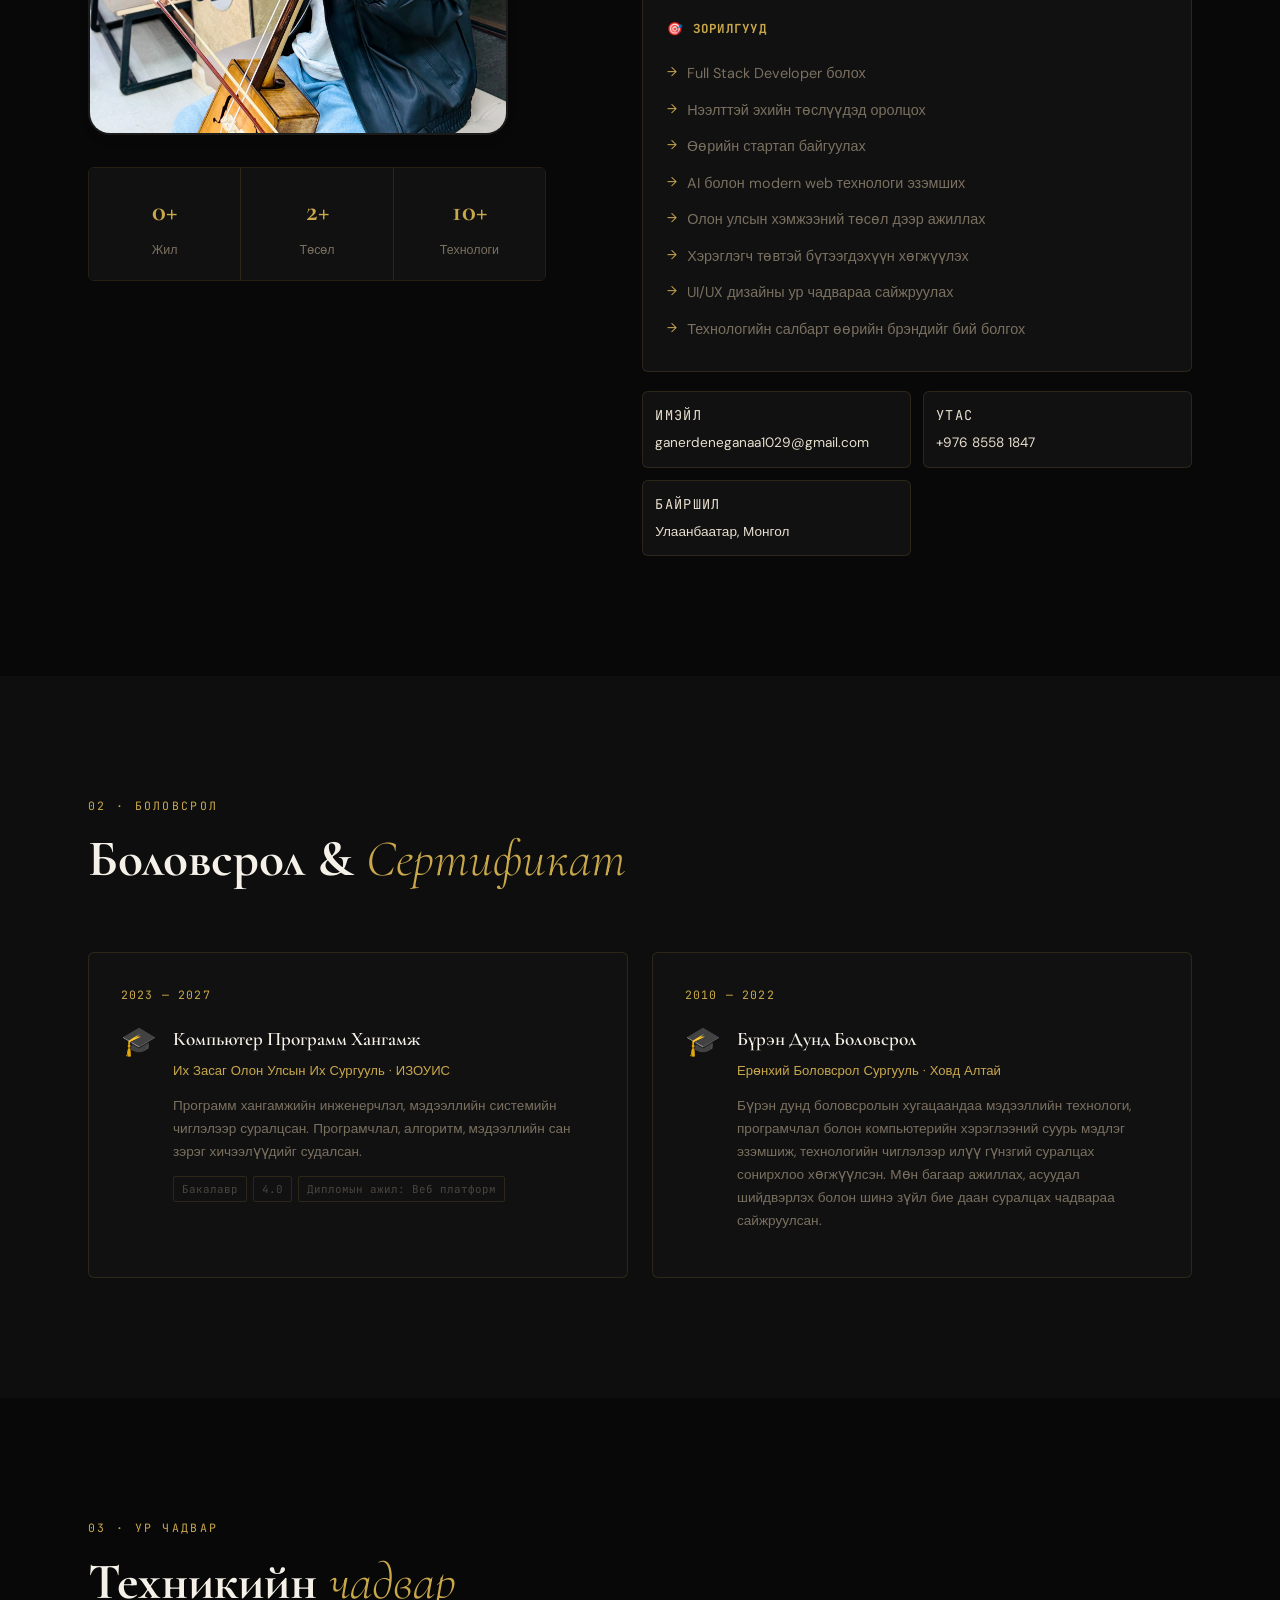
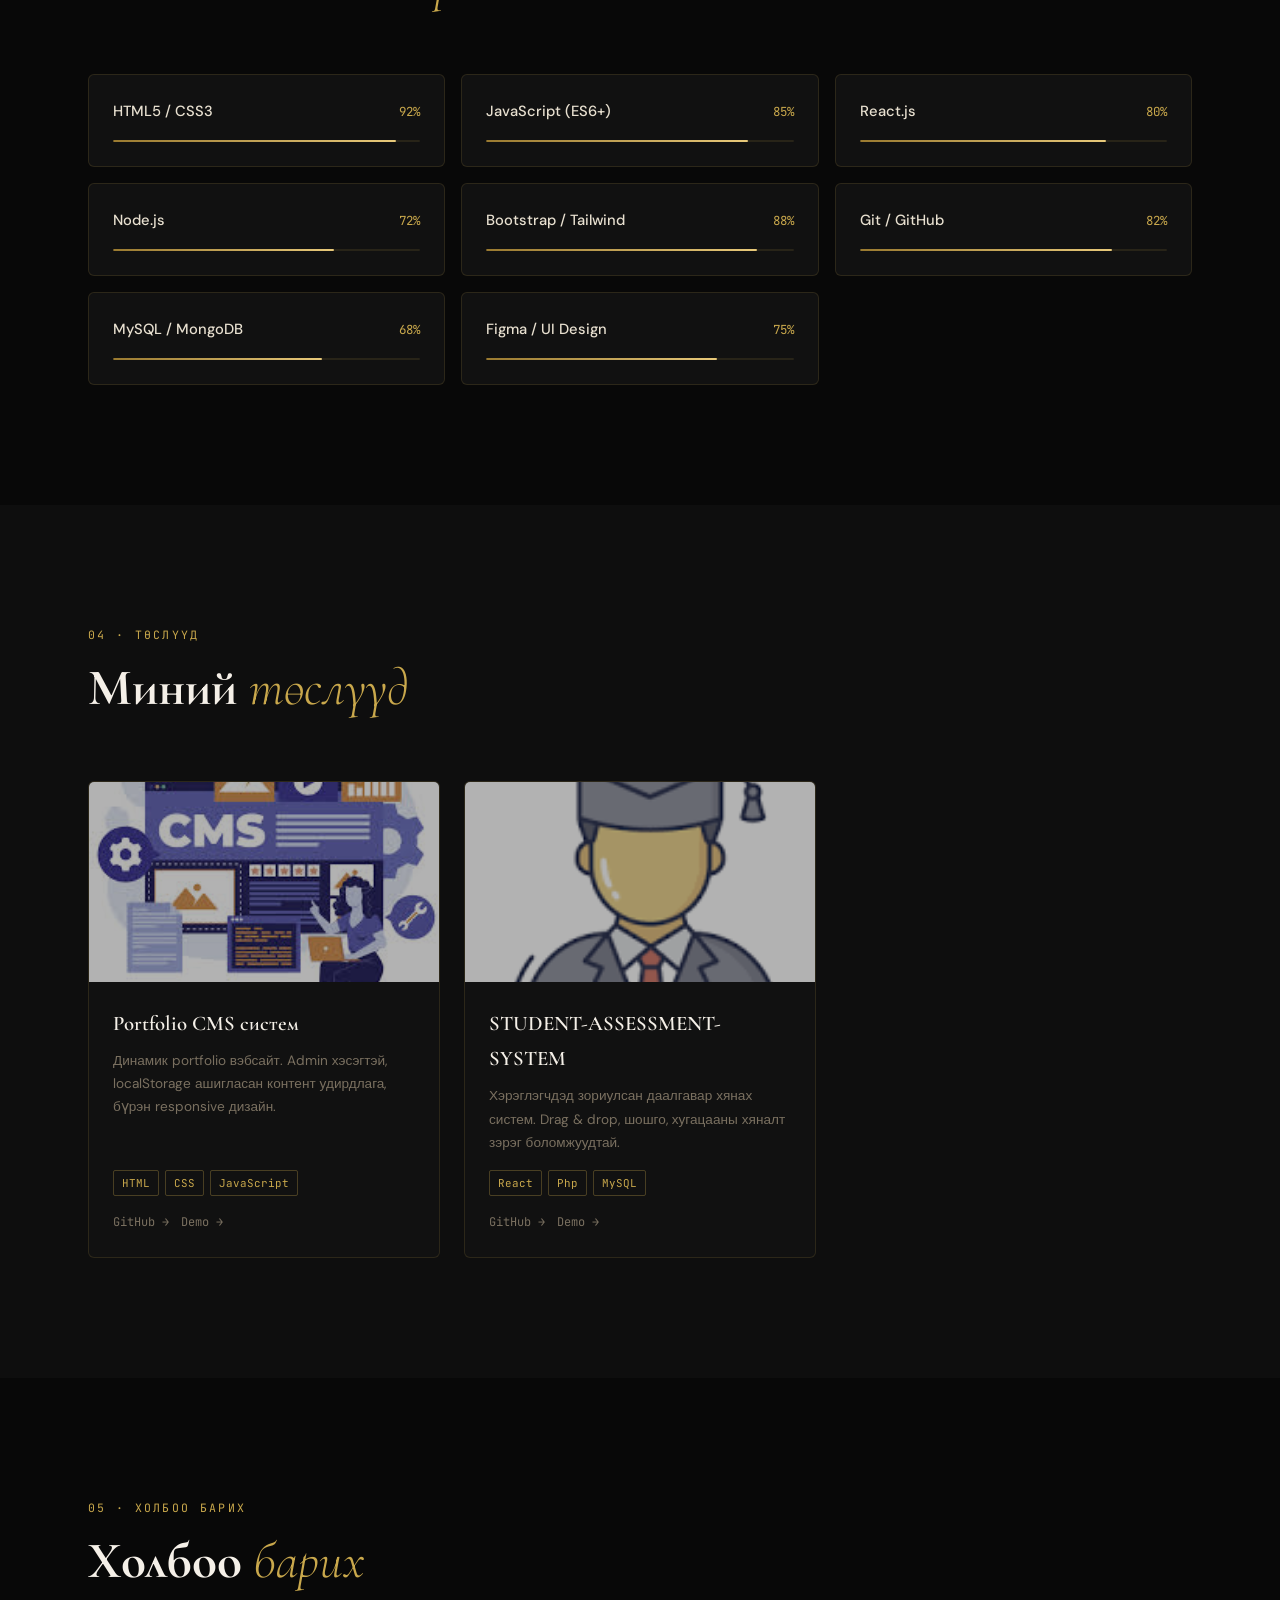
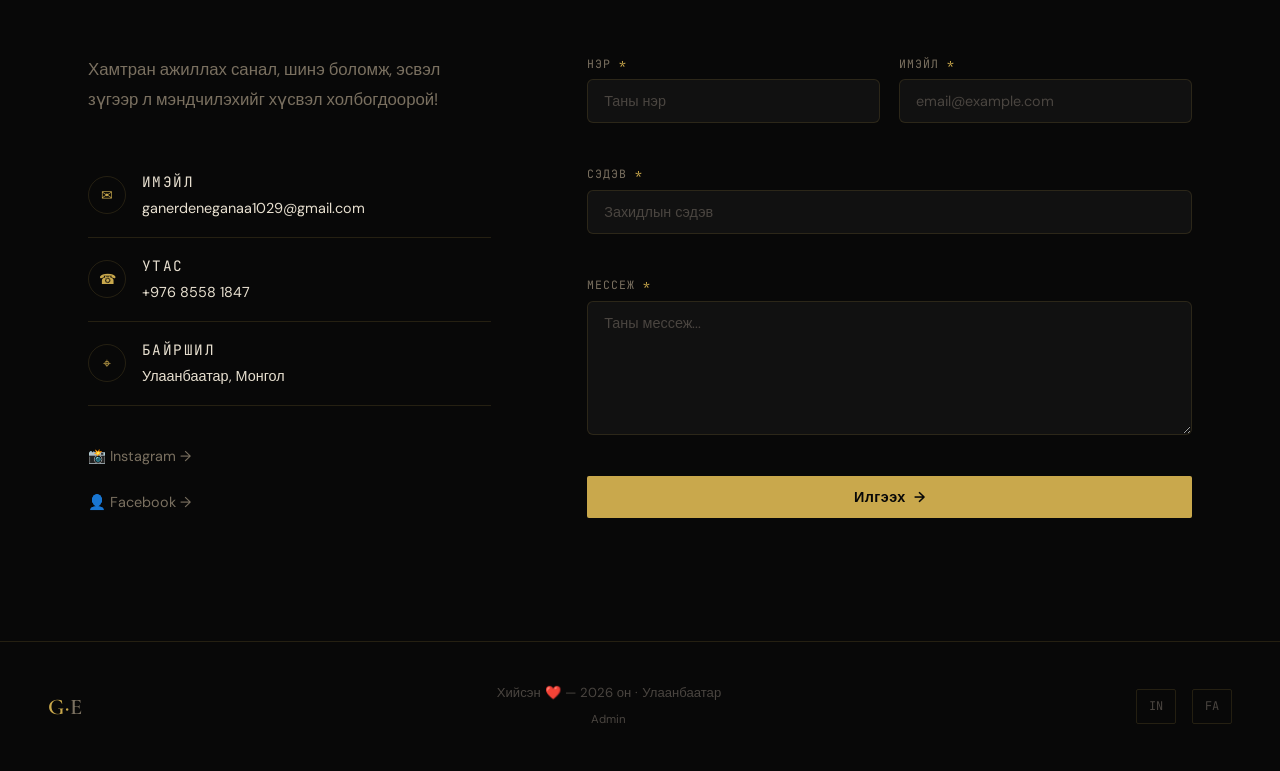
==== commit a7720675: "update website" ====
--- a/index.html
+++ b/index.html
@@ -3,10 +3,10 @@
 <head>
     <meta charset="UTF-8">
     <meta name="viewport" content="width=device-width, initial-scale=1.0">
-    <meta name="description" content="Монхбаяр - Full Stack Developer Portfolio">
+    <meta name="description" content="Ган Эрдэнэ - Full Stack Developer Portfolio">
     <meta name="keywords" content="Full Stack Developer, Web Developer, Mongolia, Portfolio">
     <meta name="author" content="Ган Эрдэнэ">
-    <title>Ган Эрдэнэ · Full Stack Developer</title>
+    <title> Ган Эрдэнэ· Full Stack Developer</title>
     <link rel="preconnect" href="https://fonts.googleapis.com">
     <link rel="preconnect" href="https://fonts.gstatic.com" crossorigin>
     <link href="https://fonts.googleapis.com/css2?family=Cormorant+Garamond:wght@300;400;600;700&family=DM+Sans:wght@300;400;500;600&family=JetBrains+Mono:wght@400;500&display=swap" rel="stylesheet">
@@ -62,7 +62,7 @@
                 </div>
                 <h1 class="hero-title reveal-up delay-1">
                     <span class="title-greeting">Сайн уу, би</span>
-                    <span class="title-name" id="heroName">Монхбаяр</span>
+                    <span class="title-name" id="heroName">Ган Эрдэнэ</span>
                     <span class="title-role" id="heroRole">
                         <span class="typed-text" id="typedText"></span>
                         <span class="typed-cursor">|</span>
@@ -77,15 +77,12 @@
                     <a href="#contact" class="btn btn-ghost">Холбоо барих</a>
                 </div>
                 <div class="hero-social reveal-up delay-4" id="heroSocial">
-                    <a href="https://github.com" target="_blank" class="social-link" aria-label="GitHub">
+                    <a href="https://www.instagram.com/gna_4ev?igsh=MWZmNjNibjNvcWdydQ%3D%3D&utm_source=qr" target="_blank" class="social-link" aria-label="Instagram">
                         <svg viewBox="0 0 24 24" fill="currentColor"><path d="M12 0C5.37 0 0 5.37 0 12c0 5.31 3.435 9.795 8.205 11.385.6.105.825-.255.825-.57 0-.285-.015-1.23-.015-2.235-3.015.555-3.795-.735-4.035-1.41-.135-.345-.72-1.41-1.23-1.695-.42-.225-1.02-.78-.015-.795.945-.015 1.62.87 1.845 1.23 1.08 1.815 2.805 1.305 3.495.99.105-.78.42-1.305.765-1.605-2.67-.3-5.46-1.335-5.46-5.925 0-1.305.465-2.385 1.23-3.225-.12-.3-.54-1.53.12-3.18 0 0 1.005-.315 3.3 1.23.96-.27 1.98-.405 3-.405s2.04.135 3 .405c2.295-1.56 3.3-1.23 3.3-1.23.66 1.65.24 2.88.12 3.18.765.84 1.23 1.905 1.23 3.225 0 4.605-2.805 5.625-5.475 5.925.435.375.81 1.095.81 2.22 0 1.605-.015 2.895-.015 3.3 0 .315.225.69.825.57A12.02 12.02 0 0 0 24 12c0-6.63-5.37-12-12-12z"/></svg>
-                        GitHub
+                        Instagram
                     </a>
-                    <a href="https://linkedin.com" target="_blank" class="social-link" aria-label="LinkedIn">
-                        <svg viewBox="0 0 24 24" fill="currentColor"><path d="M20.447 20.452h-3.554v-5.569c0-1.328-.027-3.037-1.852-3.037-1.853 0-2.136 1.445-2.136 2.939v5.667H9.351V9h3.414v1.561h.046c.477-.9 1.637-1.85 3.37-1.85 3.601 0 4.267 2.37 4.267 5.455v6.286zM5.337 7.433a2.062 2.062 0 0 1-2.063-2.065 2.064 2.064 0 1 1 2.063 2.065zm1.782 13.019H3.555V9h3.564v11.452zM22.225 0H1.771C.792 0 0 .774 0 1.729v20.542C0 23.227.792 24 1.771 24h20.451C23.2 24 24 23.227 24 22.271V1.729C24 .774 23.2 0 22.222 0h.003z"/></svg>
-                        LinkedIn
-                    </a>
-                    <a href="https://facebook.com" target="_blank" class="social-link" aria-label="Facebook">
+
+                    <a href="https://www.facebook.com/share/1B95qbaU9K/?mibextid=wwXIfr" target="_blank" class="social-link" aria-label="Facebook">
                         <svg viewBox="0 0 24 24" fill="currentColor"><path d="M24 12.073c0-6.627-5.373-12-12-12s-12 5.373-12 12c0 5.99 4.388 10.954 10.125 11.854v-8.385H7.078v-3.47h3.047V9.43c0-3.007 1.792-4.669 4.533-4.669 1.312 0 2.686.235 2.686.235v2.953H15.83c-1.491 0-1.956.925-1.956 1.874v2.25h3.328l-.532 3.47h-2.796v8.385C19.612 23.027 24 18.062 24 12.073z"/></svg>
                         Facebook
                     </a>
@@ -112,7 +109,7 @@
                     <div class="profile-ring ring-1"></div>
                     <div class="profile-ring ring-2"></div>
                     <div class="profile-img-wrap">
-                        <img id="heroProfileImg" src="https://via.placeholder.com/400/0a0a0a/c9a84c?text=M" alt="Монхбаяр" class="profile-img">
+                        <img id="heroProfileImg" src="uploads/profile.jpeg" alt="Ган Эрдэнэ" class="profile-img">
                     </div>
                     <div class="floating-card card-html">
                         <span class="fc-icon">⟨⟩</span>
@@ -173,7 +170,7 @@
                         өндөр чанарын веб шийдэл бүтээдэг. Техникийн нарийн бүтэц болон гоё дизайн хосолсон бүтээлч хөгжүүлэгч.
                     </p>
                     <p class="about-text">
-                       Миний зорилго бол ашиглахад хялбар,орчин үеийн бөгөөд техникийн хувьд найдвартай бүтээгдэхүүн хөгжүүлэх юм. 
+                        Миний зорилго бол ашиглахад хялбар, харагдахад орчин үеийн бөгөөд техникийн хувьд найдвартай бүтээгдэхүүн хөгжүүлэх юм. 
 Хэрэглэгчийн туршлага, дизайн болон гүйцэтгэлийг зэрэг чухалчилж, энгийн мөртлөө үнэ цэнтэй digital solution бүтээхийг зорьдог. 
 Шинэ технологи сурч, түүнийг бодит төсөл дээр хэрэгжүүлэх нь миний хамгийн дуртай зүйлсийн нэг.
                     </p>
@@ -182,9 +179,8 @@
                         <div class="tags-wrap">
                             <span class="tag">Веб хөгжүүлэлт</span>
                             <span class="tag">UI/UX дизайн</span>
-                            
+                            <span class="tag">Нээлттэй эх</span>
                             <span class="tag">Мобайл App</span>
-                           
                         </div>
                     </div>
                     <div class="about-goals">
@@ -192,22 +188,22 @@
                         <ul class="goals-list">
 <li>Full Stack Developer болох</li>
 <li>Нээлттэй эхийн төслүүдэд оролцох</li>
-
-
+<li>Өөрийн стартап байгуулах</li>
+<li>AI болон modern web технологи эзэмших</li>
 <li>Олон улсын хэмжээний төсөл дээр ажиллах</li>
-
-<li>Бусад хөгжүүлэгчидтэй хамтран community үүсгэх</li>
+<li>Хэрэглэгч төвтэй бүтээгдэхүүн хөгжүүлэх</li>
+<li>UI/UX дизайны ур чадвараа сайжруулах</li>
 <li>Технологийн салбарт өөрийн брэндийг бий болгох</li>
                         </ul>
                     </div>
                     <div class="about-contact-grid">
                         <div class="aci">
                             <span class="aci-label">Имэйл</span>
-                            <a href="mailto:munkbayar@example.mn" id="contactEmail">munkbayar@example.mn</a>
+                            <a href="mailto:ganerdeneganaa1029@gmail.com" id="contactEmail">ganerdeneganaa1029@gmail.com</a>
                         </div>
                         <div class="aci">
                             <span class="aci-label">Утас</span>
-                            <a href="tel:+97699001122" id="contactPhone">+976 9900 1122</a>
+                            <a href="tel:+97685581847" id="contactPhone">+976 8558 1847</a>
                         </div>
                         <div class="aci">
                             <span class="aci-label">Байршил</span>
@@ -230,6 +226,22 @@
             <div class="education-grid" id="educationContainer">
                 <!-- Education cards rendered by JS -->
                 <div class="edu-card reveal-up" data-delay="0">
+                    <div class="edu-year">2023 — 2027</div>
+                    <div class="edu-content">
+                        <div class="edu-icon">🎓</div>
+                        <div class="edu-info">
+                            <h3 class="edu-degree">Компьютер Программ Хангамж</h3>
+                            <p class="edu-school">Их Засаг Олон Улсын Их Сургууль · ИЗОУИС</p>
+                            <p class="edu-desc">Программ хангамжийн инженерчлэл, мэдээллийн системийн чиглэлээр суралцсан. Програмчлал, алгоритм, мэдээллийн сан зэрэг хичээлүүдийг судалсан.</p>
+                            <div class="edu-tags">
+                                <span>Бакалавр</span>
+                                <span>4.0 </span>
+                                <span>Дипломын ажил: Веб платформ</span>
+                            </div>
+                        </div>
+                    </div>
+                </div>
+                <div class="edu-card reveal-up" data-delay="100">
                     <div class="edu-year">2010 — 2022</div>
                     <div class="edu-content">
                         <div class="edu-icon">🎓</div>
@@ -242,24 +254,7 @@
                         </div>
                     </div>
                 </div>
-                <div class="edu-card reveal-up" data-delay="100">
-                    <div class="edu-year">2023 — 2027</div>
-                    <div class="edu-content">
-                        <div class="edu-icon">🎓</div>
-                        <div class="edu-info">
-                            <h3 class="edu-degree">Их сургууль</h3>
-                            <p class="edu-school">Компюьтер програм хангамж · Их засаг олон улсын их сургууль</p>
-                            <p class="edu-desc">Программ хангамжийн инженерчлэл, мэдээллийн системийн чиглэлээр суралцсан. Програмчлал, алгоритм, мэдээллийн сан зэрэг хичээлүүдийг судалсан.</p>
-                            <div class="edu-tags">
-                                 <span>Бакалавр</span>
-                                <span>4.0 </span>
-                                <span>Дипломын ажил: Веб платформ</span>
-                            </div>
-                        </div>
-                    </div>
-                </div>
-                
-                
+
             </div>
         </div>
     </section>
@@ -307,14 +302,14 @@
                             <div class="ci-icon">✉</div>
                             <div>
                                 <span class="ci-label">Имэйл</span>
-                                <a href="mailto:munkbayar@example.mn" id="footerEmail">munkbayar@example.mn</a>
+                                <a href="mailto:ganerdeneganaa1029@gmail.com" id="footerEmail">ganerdeneganaa1029@gmail.com</a>
                             </div>
                         </div>
                         <div class="ci-item">
                             <div class="ci-icon">☎</div>
                             <div>
                                 <span class="ci-label">Утас</span>
-                                <a href="tel:+97699001122" id="footerPhone">+976 9900 1122</a>
+                                <a href="tel:+97685581847" id="footerPhone">+976 8558 1847</a>
                             </div>
                         </div>
                         <div class="ci-item">
@@ -326,9 +321,9 @@
                         </div>
                     </div>
                     <div class="contact-social" id="contactSocialLinks">
-                        <a href="https://github.com" target="_blank" class="cs-link">GitHub →</a>
-                        <a href="https://linkedin.com" target="_blank" class="cs-link">LinkedIn →</a>
-                        <a href="https://facebook.com" target="_blank" class="cs-link">Facebook →</a>
+                        <a href="https://www.instagram.com/gna_4ev?igsh=MWZmNjNibjNvcWdydQ%3D%3D&utm_source=qr" target="_blank" class="cs-link">Instagram →</a>
+                        
+                        <a href="https://www.facebook.com/share/1B95qbaU9K/?mibextid=wwXIfr" target="_blank" class="cs-link">Facebook →</a>
                     </div>
                 </div>
                 <div class="contact-right reveal-right">
@@ -377,9 +372,9 @@
                 <small><a href="#" onclick="enableAdminMode()" class="footer-admin-link">Admin</a></small>
             </div>
             <div class="footer-right" id="footerSocial">
-                <a href="https://github.com" target="_blank" class="footer-social-link" aria-label="GitHub">GH</a>
-                <a href="https://linkedin.com" target="_blank" class="footer-social-link" aria-label="LinkedIn">LI</a>
-                <a href="https://facebook.com" target="_blank" class="footer-social-link" aria-label="Facebook">FB</a>
+                <a href="https://www.instagram.com/gna_4ev?igsh=MWZmNjNibjNvcWdydQ%3D%3D&utm_source=qr" target="_blank" class="footer-social-link" aria-label="Instagram">IG</a>
+  
+                <a href="https://www.facebook.com/share/1B95qbaU9K/?mibextid=wwXIfr" target="_blank" class="footer-social-link" aria-label="Facebook">FB</a>
             </div>
         </div>
     </footer>
